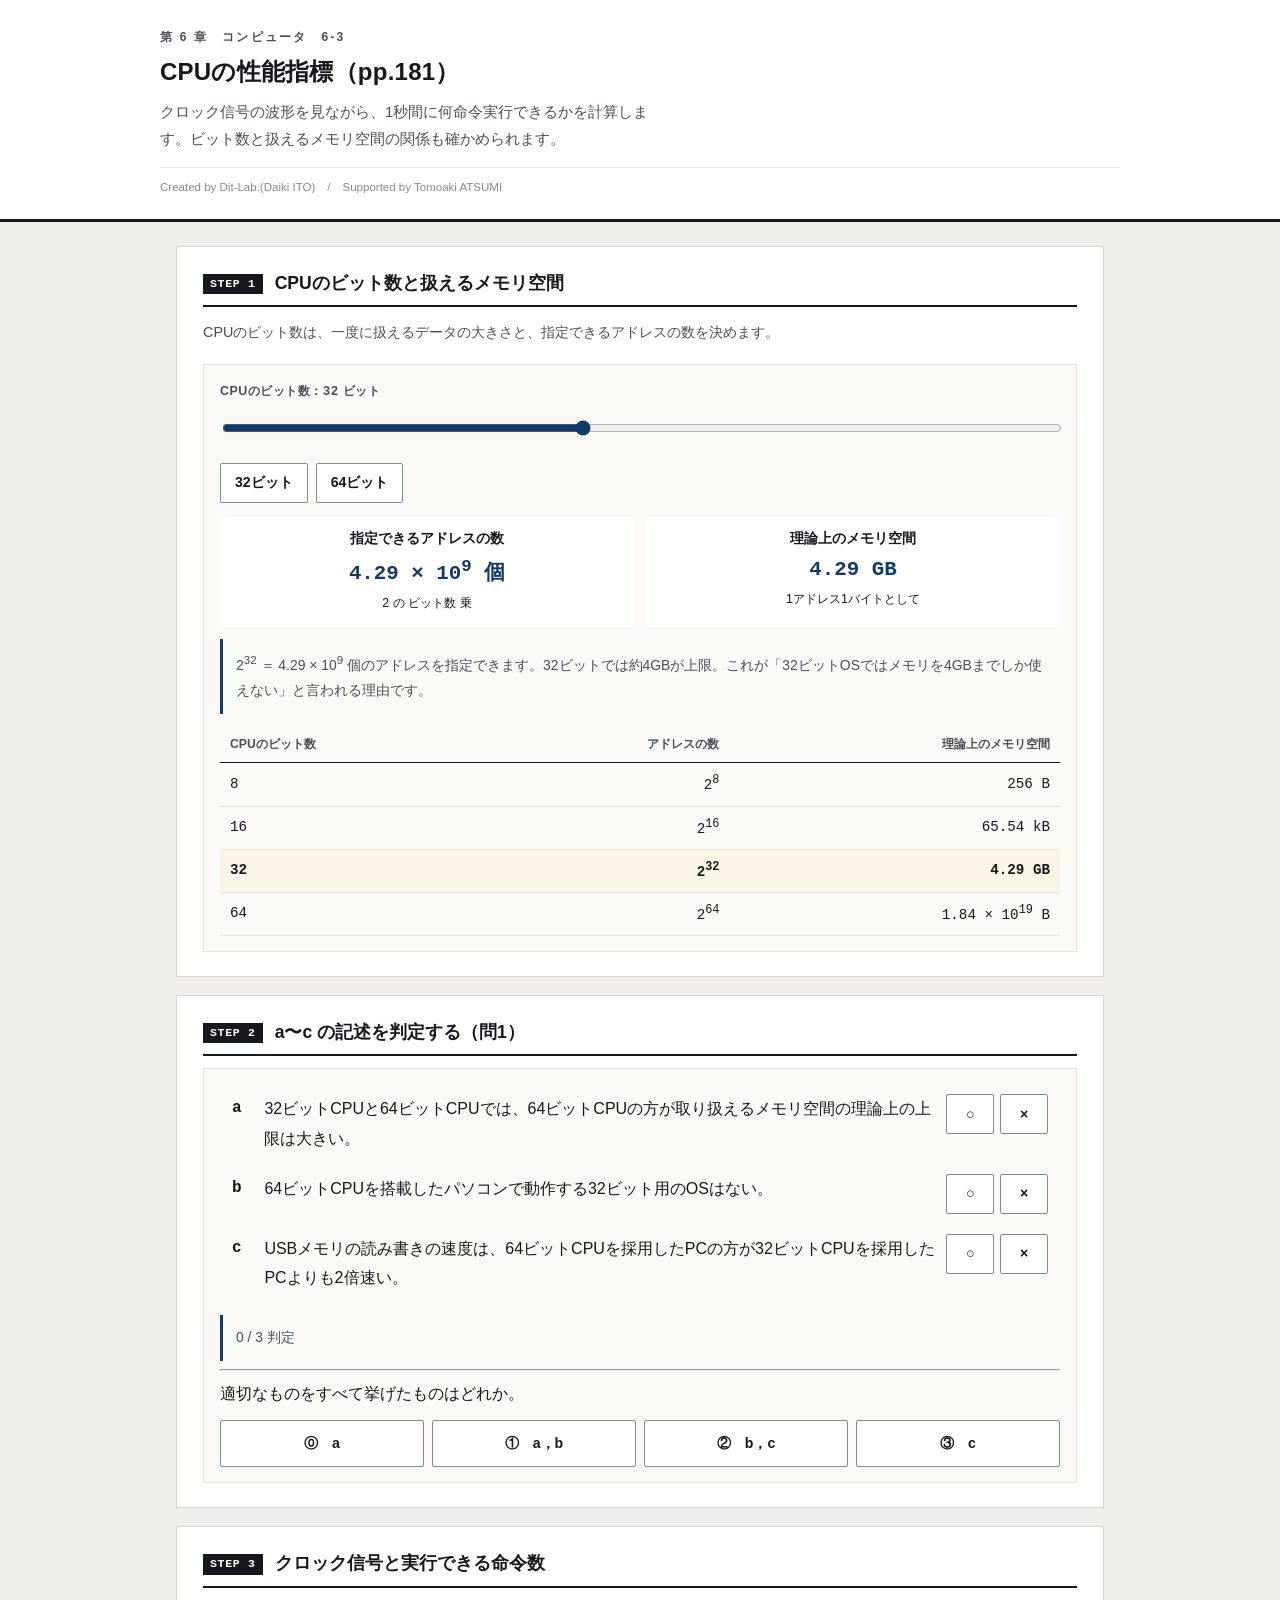
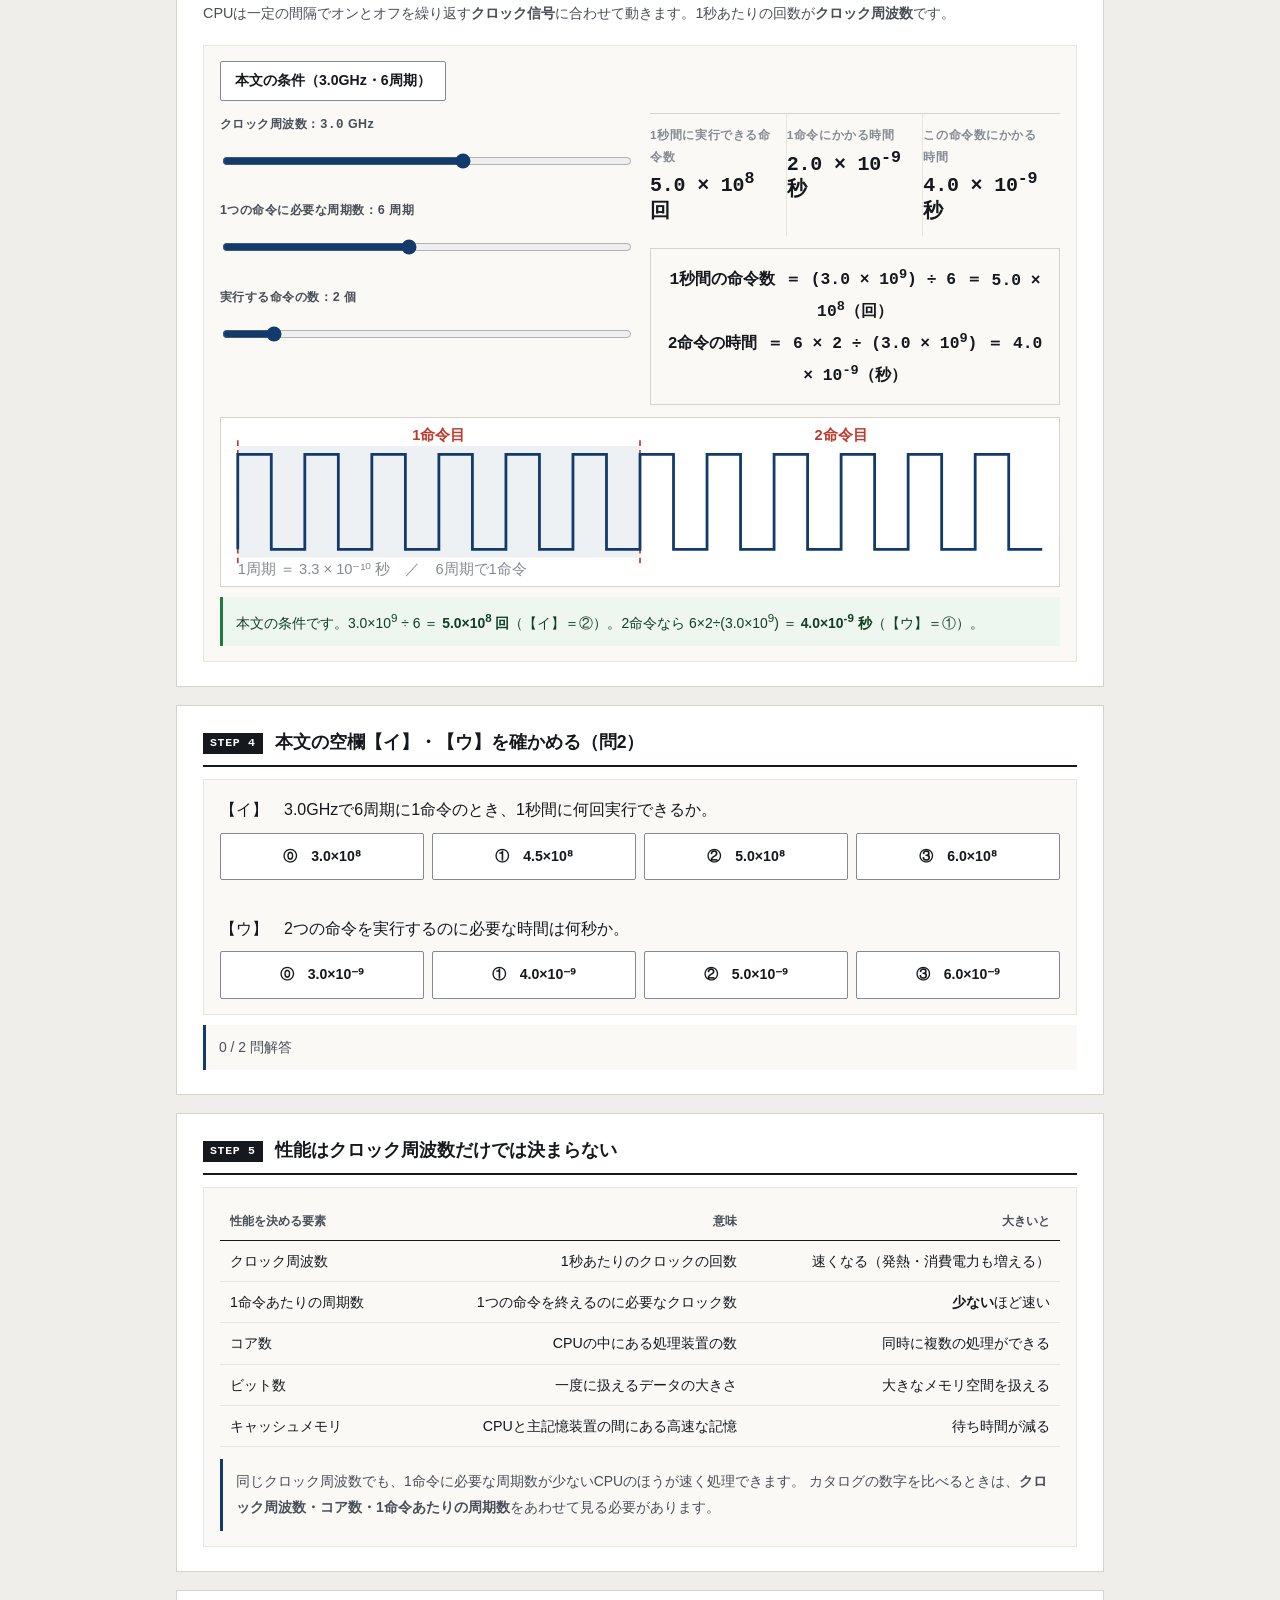
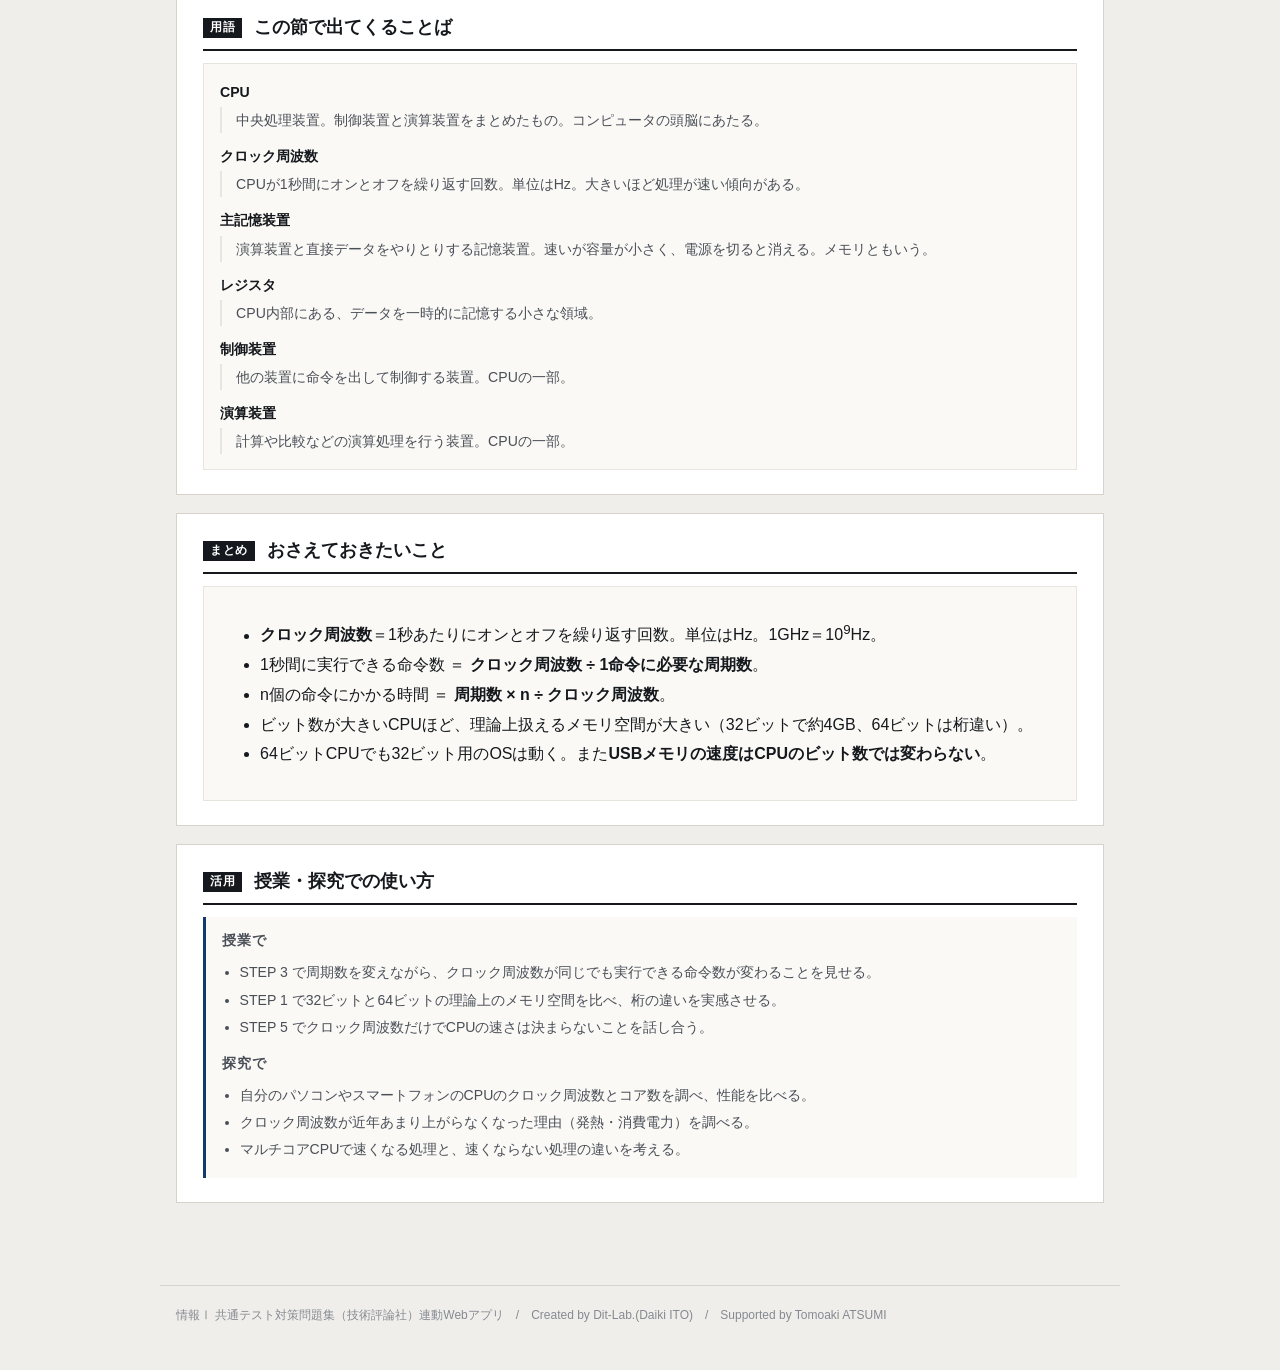
==== index.html @ cff88c00 "feat: Streamlit版を静的Webアプリ化。クロック波形の可視化・命令数と時間の計算・ビット数とメモリ空間の比較に対応" ====
<!DOCTYPE html>
<html lang="ja">
<head>
<meta charset="UTF-8">
<meta name="viewport" content="width=device-width, initial-scale=1.0">
<title>CPUの性能指標｜情報Ⅰ共通テスト対策問題集</title>
<meta name="description" content="クロック信号の波形を見ながら、1秒間に何命令実行できるかを計算します。ビット数と扱えるメモリ空間の関係も確かめられます。">
<link rel="icon" href="data:image/svg+xml,%3Csvg xmlns=%22http://www.w3.org/2000/svg%22 viewBox=%220 0 32 32%22%3E%3Crect width=%2232%22 height=%2232%22 fill=%22%2315181c%22/%3E%3Ctext x=%2216%22 y=%2222%22 font-size=%2218%22 font-family=%22monospace%22 fill=%22%23fff%22 text-anchor=%22middle%22%3E01%3C/text%3E%3C/svg%3E">
<link rel="stylesheet" href="css/style.css">
<link rel="stylesheet" href="css/app.css">
</head>
<body>

<header class="app-header">
  <div class="inner">
    <span class="eyebrow">第 6 章　コンピュータ　6-3</span>
    <h1>CPUの性能指標（pp.181）</h1>
    <p class="lead">クロック信号の波形を見ながら、1秒間に何命令実行できるかを計算します。ビット数と扱えるメモリ空間の関係も確かめられます。</p>
    <p class="credit">Created by Dit-Lab.(Daiki ITO)　/　Supported by Tomoaki ATSUMI</p>
  </div>
</header>

<main class="wrap">
  <section class="step" id="step1">
    <h2><span class="no">STEP 1</span>CPUのビット数と扱えるメモリ空間</h2>
    <p class="desc">CPUのビット数は、一度に扱えるデータの大きさと、指定できるアドレスの数を決めます。</p>
    <div class="panel">
      <label class="fld" for="bits">CPUのビット数：<span class="mono" id="bitsV">32</span> ビット</label>
      <input type="range" id="bits" min="8" max="64" step="4" value="32">
      <div class="btn-row" style="margin-top:8px">
        <button class="btn" data-b="32">32ビット</button>
        <button class="btn" data-b="64">64ビット</button>
      </div>
      <div class="bitcmp" style="margin-top:14px">
        <div class="c"><h4>指定できるアドレスの数</h4><div class="v" id="addrN">—</div><div class="s">2 の ビット数 乗</div></div>
        <div class="c"><h4>理論上のメモリ空間</h4><div class="v" id="memSize">—</div><div class="s">1アドレス1バイトとして</div></div>
      </div>
      <div class="note" id="bitNote" style="margin-top:12px"></div>
      <div class="tbl-scroll" style="margin-top:12px"><table class="tbl" id="bitTable"></table></div>
    </div>
  </section>

  <section class="step" id="step2">
    <h2><span class="no">STEP 2</span>a〜c の記述を判定する（問1）</h2>
    <div class="panel">
      <div class="abcde" id="jBox"></div>
      <div class="note" id="jNote" style="margin-top:12px"></div>
      <hr class="sep">
      <p class="qhead">適切なものをすべて挙げたものはどれか。</p>
      <div id="q1Choices" class="choice4"></div>
      <div class="note" id="q1Fb" hidden style="margin-top:10px"></div>
    </div>
  </section>

  <section class="step" id="step3">
    <h2><span class="no">STEP 3</span>クロック信号と実行できる命令数</h2>
    <p class="desc">CPUは一定の間隔でオンとオフを繰り返す<strong>クロック信号</strong>に合わせて動きます。1秒あたりの回数が<strong>クロック周波数</strong>です。</p>
    <div class="panel">
      <div class="btn-row" style="flex-wrap:wrap">
        <button class="btn" id="preBook">本文の条件（3.0GHz・6周期）</button>
      </div>
      <div class="grid c2" style="margin-top:12px">
        <div>
          <label class="fld" for="ghz">クロック周波数：<span class="mono" id="ghzV">3.0</span> GHz</label>
          <input type="range" id="ghz" min="1" max="50" step="1" value="30">
          <label class="fld" for="cyc" style="margin-top:12px">1つの命令に必要な周期数：<span class="mono" id="cycV">6</span> 周期</label>
          <input type="range" id="cyc" min="1" max="12" step="1" value="6">
          <label class="fld" for="ninst" style="margin-top:12px">実行する命令の数：<span class="mono" id="ninstV">2</span> 個</label>
          <input type="range" id="ninst" min="1" max="10" step="1" value="2">
        </div>
        <div>
          <div class="metrics">
            <div class="metric"><div class="k">1秒間に実行できる命令数</div><div class="v" id="mIPS" style="font-size:1.25rem">—</div></div>
            <div class="metric"><div class="k">1命令にかかる時間</div><div class="v" id="mT1" style="font-size:1.25rem">—</div></div>
            <div class="metric"><div class="k">この命令数にかかる時間</div><div class="v" id="mTn" style="font-size:1.25rem">—</div></div>
          </div>
          <div class="eqbox" id="cEq" style="margin-top:12px">—</div>
        </div>
      </div>
      <div id="clockBox" style="margin-top:12px"></div>
      <div class="note" id="clockNote" style="margin-top:10px"></div>
    </div>
  </section>

  <section class="step" id="step4">
    <h2><span class="no">STEP 4</span>本文の空欄【イ】・【ウ】を確かめる（問2）</h2>
    <div class="panel" id="blankBox"></div>
    <div class="note" id="blankNote" style="margin-top:10px"></div>
  </section>

  <section class="step" id="step5">
    <h2><span class="no">STEP 5</span>性能はクロック周波数だけでは決まらない</h2>
    <div class="panel">
      <div class="tbl-scroll"><table class="tbl" id="factTable"></table></div>
      <div class="note info" style="margin-top:12px">
        同じクロック周波数でも、1命令に必要な周期数が少ないCPUのほうが速く処理できます。
        カタログの数字を比べるときは、<strong>クロック周波数・コア数・1命令あたりの周期数</strong>をあわせて見る必要があります。
      </div>
    </div>
  </section>

  <section class="step" id="glossary">
    <h2><span class="no">用語</span>この節で出てくることば</h2>
    <div class="panel"><div id="glossBox"></div></div>
  </section>

  <section class="step" id="wrap">
    <h2><span class="no">まとめ</span>おさえておきたいこと</h2>
    <div class="panel">
      <ul class="bullets">
        <li><strong>クロック周波数</strong>＝1秒あたりにオンとオフを繰り返す回数。単位はHz。1GHz＝10<sup>9</sup>Hz。</li>
        <li>1秒間に実行できる命令数 ＝ <strong>クロック周波数 ÷ 1命令に必要な周期数</strong>。</li>
        <li>n個の命令にかかる時間 ＝ <strong>周期数 × n ÷ クロック周波数</strong>。</li>
        <li>ビット数が大きいCPUほど、理論上扱えるメモリ空間が大きい（32ビットで約4GB、64ビットは桁違い）。</li>
        <li>64ビットCPUでも32ビット用のOSは動く。また<strong>USBメモリの速度はCPUのビット数では変わらない</strong>。</li>
      </ul>
    </div>
  </section>

  <section class="step">
    <h2><span class="no">活用</span>授業・探究での使い方</h2>
    <div class="use-note">
      <h3>授業で</h3>
      <ul>
        <li>STEP 3 で周期数を変えながら、クロック周波数が同じでも実行できる命令数が変わることを見せる。</li>
        <li>STEP 1 で32ビットと64ビットの理論上のメモリ空間を比べ、桁の違いを実感させる。</li>
        <li>STEP 5 でクロック周波数だけでCPUの速さは決まらないことを話し合う。</li>
      </ul>
      <h3 style="margin-top:12px">探究で</h3>
      <ul>
        <li>自分のパソコンやスマートフォンのCPUのクロック周波数とコア数を調べ、性能を比べる。</li>
        <li>クロック周波数が近年あまり上がらなくなった理由（発熱・消費電力）を調べる。</li>
        <li>マルチコアCPUで速くなる処理と、速くならない処理の違いを考える。</li>
      </ul>
    </div>
  </section>

</main>

<footer class="app-footer">
  情報Ⅰ 共通テスト対策問題集（技術評論社）連動Webアプリ　/　Created by Dit-Lab.(Daiki ITO)　/　Supported by Tomoaki ATSUMI
</footer>

<script src="js/tools.js"></script>
<script src="js/chart.js"></script>
<script src="js/terms.js"></script>
<script src="js/app.js"></script>
</body>
</html>
---- css/style.css ----
/* =========================================================
   情報Ⅰ 共通テスト対策問題集 — Web アプリ共通スタイル
   紙面（参考書）に寄せた設計。装飾色は使わず、色は意味を持つときだけ。
   ========================================================= */

:root{
  --paper:#ffffff;
  --paper-2:#faf9f6;      /* うすい紙 */
  --bg:#f0eeea;           /* 台紙 */
  --ink:#15181c;
  --ink-2:#4a4f57;
  --ink-3:#858a92;
  --rule:#d7d3cb;         /* 罫線 */
  --rule-2:#e8e5df;
  --accent:#123a6b;       /* 濃紺。主要操作と現在地だけに使う */
  --accent-w:#e9eef6;
  --zero:#c0392b;         /* 左＝0 */
  --one:#1d4ed8;          /* 右＝1 */
  --ok:#1f7a3d;   --ok-bg:#eef6f0;
  --ng:#b3261e;   --ng-bg:#fbefee;
  --warn:#8a5a00; --warn-bg:#fbf5e8;
  --font:"Hiragino Kaku Gothic ProN","Hiragino Sans","Yu Gothic Medium","Yu Gothic",
         "Noto Sans JP",Meiryo,-apple-system,BlinkMacSystemFont,sans-serif;
  --mono:"SFMono-Regular",Menlo,Consolas,"Courier New",monospace;
}

*{box-sizing:border-box}
[hidden]{display:none !important}
html{-webkit-text-size-adjust:100%}
body{
  margin:0; background:var(--bg); color:var(--ink);
  font-family:var(--font); font-size:16px; line-height:1.85;
  font-feature-settings:"palt" 1;
}
h1,h2,h3,h4{line-height:1.45; margin:0; font-weight:700}
p{margin:0 0 .75em} p:last-child{margin-bottom:0}
a{color:var(--accent)}

/* ---------- 標題 ---------- */
.app-header{background:var(--paper); border-bottom:3px solid var(--ink); padding:26px 20px 20px}
.app-header .inner{max-width:960px; margin:0 auto}
.app-header .eyebrow{
  font-size:.75rem; font-weight:700; color:var(--ink-2); letter-spacing:.18em;
  display:block; margin-bottom:7px;
}
.app-header h1{font-size:1.5rem; letter-spacing:.01em}
.app-header .lead{font-size:.92rem; color:var(--ink-2); margin-top:9px; max-width:60ch}
.app-header .credit{
  font-size:.72rem; color:var(--ink-3); margin-top:14px;
  padding-top:9px; border-top:1px solid var(--rule-2);
}

/* ---------- 版面 ---------- */
.wrap{max-width:960px; margin:0 auto; padding:24px 16px 64px}
.step{background:var(--paper); border:1px solid var(--rule); padding:24px 26px; margin-bottom:18px}
.step > h2{
  display:flex; align-items:baseline; gap:12px; font-size:1.1rem;
  padding-bottom:9px; border-bottom:2px solid var(--ink); margin-bottom:12px;
}
.step > h2 .no{
  flex:none; font-family:var(--mono); font-size:.72rem; font-weight:700;
  background:var(--ink); color:var(--paper); padding:2px 7px; letter-spacing:.06em;
  position:relative; top:-2px;
}
.step > .desc{color:var(--ink-2); font-size:.9rem; margin-bottom:18px}
.step[hidden]{display:none}

.grid{display:grid; gap:20px}
.grid > *{min-width:0}          /* 子の中身で列が広がるのを防ぐ */
@media(min-width:800px){ .grid.c2{grid-template-columns:1fr 1fr} }

.panel{border:1px solid var(--rule-2); background:var(--paper-2); padding:15px 16px; min-width:0}
.panel > h3{
  font-size:.8rem; font-weight:700; color:var(--ink-2); letter-spacing:.08em;
  margin-bottom:12px; padding-bottom:6px; border-bottom:1px solid var(--rule);
}

/* ---------- 部品 ---------- */
.btn{
  appearance:none; border:1px solid var(--ink-3); background:var(--paper); color:var(--ink);
  font-family:inherit; font-size:.88rem; font-weight:700; padding:8px 14px;
  border-radius:2px; cursor:pointer; min-height:40px; line-height:1.4;
  transition:background .12s, border-color .12s, color .12s;
}
.btn:hover:not(:disabled){background:var(--accent-w); border-color:var(--accent); color:var(--accent)}
.btn:disabled{opacity:.35; cursor:not-allowed}
.btn.primary{background:var(--accent); color:var(--paper); border-color:var(--accent)}
.btn.primary:hover:not(:disabled){background:#0d2c53; color:var(--paper)}
.btn.ghost{border-color:var(--rule); color:var(--ink-2)}
.btn.sm{font-size:.8rem; padding:5px 10px; min-height:34px}
.btn-row{display:flex; flex-wrap:wrap; gap:8px; align-items:center}

/* タブ（見出し下線式） */
.seg{display:flex; gap:0; border-bottom:1px solid var(--rule)}
.seg button{
  appearance:none; border:0; background:transparent; font-family:inherit; font-size:.88rem;
  font-weight:700; color:var(--ink-3); padding:9px 4px; margin-right:26px; cursor:pointer;
  border-bottom:3px solid transparent; margin-bottom:-1px; min-height:40px;
}
.seg button:hover{color:var(--ink-2)}
.seg button[aria-pressed="true"]{color:var(--ink); border-bottom-color:var(--accent)}

label.fld{display:block; font-size:.78rem; font-weight:700; color:var(--ink-2); margin-bottom:5px; letter-spacing:.04em}
input[type=text], textarea, input[type=number]{
  width:100%; font-family:inherit; font-size:1rem; color:var(--ink);
  border:1px solid var(--ink-3); border-radius:2px; padding:9px 11px;
  background:var(--paper); min-height:42px;
}
input:focus, textarea:focus{outline:2px solid var(--accent); outline-offset:-1px; border-color:var(--accent)}
.btn:focus-visible, .seg button:focus-visible, .node-card:focus-visible{outline:2px solid var(--accent); outline-offset:2px}
textarea{resize:vertical; line-height:1.7}
.mono{font-family:var(--mono)}

table.tbl{width:100%; border-collapse:collapse; font-size:.89rem}
table.tbl th, table.tbl td{border-bottom:1px solid var(--rule-2); padding:7px 10px; text-align:right}
table.tbl th:first-child, table.tbl td:first-child{text-align:left}
table.tbl thead th{border-bottom:1.5px solid var(--ink); font-size:.76rem; color:var(--ink-2); font-weight:700; white-space:nowrap}
.tbl-scroll{overflow-x:auto; -webkit-overflow-scrolling:touch; max-width:100%}

.note{padding:10px 13px; font-size:.87rem; border-left:3px solid var(--ink-3); background:var(--paper-2)}
.note.ok{background:var(--ok-bg); border-left-color:var(--ok); color:#123f22}
.note.ng{background:var(--ng-bg); border-left-color:var(--ng); color:#6d1a15}
.note.info{background:var(--paper-2); border-left-color:var(--accent); color:var(--ink-2)}
.note.warn{background:var(--warn-bg); border-left-color:var(--warn); color:#5c3d00}
.note[hidden]{display:none}

.badge{
  display:inline-block; font-size:.72rem; font-weight:700; padding:1px 7px;
  border:1px solid var(--rule); color:var(--ink-2); background:var(--paper); letter-spacing:.04em;
}

/* 数値は罫線で仕切るだけ。カードにしない */
.metrics{display:flex; flex-wrap:wrap; gap:0; border-top:1px solid var(--rule)}
.metric{flex:1 1 130px; padding:11px 14px 11px 0; border-right:1px solid var(--rule-2)}
.metric:last-child{border-right:0}
.metric .k{font-size:.74rem; color:var(--ink-3); font-weight:700; letter-spacing:.05em}
.metric .v{font-size:1.6rem; font-weight:700; line-height:1.3; font-family:var(--mono); letter-spacing:-.01em}
.metric .s{font-size:.76rem; color:var(--ink-2)}

.bit0{color:var(--zero); font-weight:700}
.bit1{color:var(--one); font-weight:700}

.app-footer{
  max-width:960px; margin:0 auto; padding:18px 16px 44px; color:var(--ink-3);
  font-size:.75rem; border-top:1px solid var(--rule);
}
.sr-only{position:absolute;width:1px;height:1px;overflow:hidden;clip:rect(0 0 0 0);white-space:nowrap}

@media(max-width:640px){
  body{font-size:15px}
  .app-header{padding:20px 16px 16px}
  .app-header h1{font-size:1.16rem}
  .wrap{padding:16px 12px 52px}
  .step{padding:18px 15px}
  .seg button{margin-right:18px; font-size:.84rem}
  .metric{flex-basis:50%; border-right:0}
}
@media (prefers-reduced-motion:reduce){ *{animation:none!important; transition:none!important} }

/* ---------- 自分のデータ・共有・印刷 ---------- */
.toolbar{display:flex; flex-wrap:wrap; gap:8px; align-items:center; margin-top:12px;
  padding-top:12px; border-top:1px solid var(--rule-2)}
.toolbar .hint{font-size:.78rem; color:var(--ink-3)}
.paste-area{width:100%; min-height:110px; font-family:var(--mono); font-size:.86rem}
.use-note{background:var(--paper-2); border-left:3px solid var(--accent); padding:14px 16px; font-size:.88rem}
.use-note h3{font-size:.86rem; letter-spacing:.06em; margin-bottom:8px; color:var(--ink-2)}
.use-note ol, .use-note ul{margin:0; padding-left:1.25em; line-height:1.95; color:var(--ink-2)}

@media print{
  body{background:#fff}
  .app-header{border-bottom:2px solid #000}
  .step{border:1px solid #bbb; break-inside:avoid; page-break-inside:avoid; margin-bottom:12px}
  .btn, .seg, .toolbar, input[type=range]{display:none !important}
  .note{border-left-width:2px}
  a[href]:after{content:""}
}

/* ---------- 入力グリッド ---------- */
.dg-scroll{overflow:auto; -webkit-overflow-scrolling:touch; border:1px solid var(--rule); background:var(--paper); max-height:420px}
table.dg{border-collapse:collapse; font-family:var(--mono); font-size:.9rem; min-width:100%}
table.dg th, table.dg td{border:1px solid var(--rule-2); padding:0}
table.dg thead th{background:var(--paper-2); position:sticky; top:0; z-index:2}
table.dg .dg-n{background:var(--paper-2); color:var(--ink-3); font-size:.76rem; font-weight:400;
  text-align:center; min-width:34px; padding:0 4px; position:sticky; left:0; z-index:1}
table.dg .dg-corner{background:var(--paper-2); min-width:34px; position:sticky; left:0; z-index:3}
table.dg .dg-act{background:var(--paper-2); width:34px}
.dg-h, .dg-c{width:100%; min-width:96px; border:0; background:transparent; font-family:inherit;
  font-size:.9rem; padding:8px 9px; color:var(--ink); min-height:38px}
.dg-h{font-weight:700; font-family:var(--font); font-size:.82rem; color:var(--ink-2)}
.dg-c.num{text-align:right}
.dg-c:focus, .dg-h:focus{outline:2px solid var(--accent); outline-offset:-2px; background:var(--accent-w)}
.dg-del{border:0; background:transparent; color:var(--ink-3); cursor:pointer; width:32px; height:34px; font-size:1rem}
.dg-del:hover{color:var(--ng)}
.dg-tools{display:flex; flex-wrap:wrap; gap:8px; align-items:center; margin-top:10px}
.dg-hint{font-size:.76rem; color:var(--ink-3)}

/* ---------- ファイル読み込み ---------- */
.filebox{display:flex; flex-wrap:wrap; gap:10px; align-items:center; padding:12px;
  border:1px dashed var(--rule); background:var(--paper-2)}
.filebox input[type=file]{font-size:.85rem; font-family:inherit; max-width:100%}
.filebox .sel{max-width:220px}
.filelabel{display:inline-flex; align-items:center; gap:6px; font-size:.85rem; font-weight:700;
  border:1px solid var(--ink-3); background:var(--paper); padding:8px 14px; border-radius:2px; cursor:pointer; min-height:40px}
.filelabel:hover{border-color:var(--accent); color:var(--accent); background:var(--accent-w)}
.filelabel input{display:none}

/* ---------- 用語解説 ---------- */
.term{position:relative; border-bottom:1.5px dotted var(--accent); cursor:help; color:var(--accent); font-weight:700}
.term .term-pop{display:none; position:absolute; left:0; top:1.7em; z-index:50; width:min(300px,78vw);
  background:var(--paper); border:1px solid var(--ink-3); box-shadow:0 6px 20px rgba(0,0,0,.14);
  padding:10px 12px; font-size:.82rem; font-weight:400; color:var(--ink-2); line-height:1.75;
  border-left:3px solid var(--accent); cursor:auto; text-align:left}
.term .term-pop b{display:block; color:var(--ink); font-size:.86rem; margin-bottom:3px}
.term.open .term-pop{display:block}
dl.gloss{margin:0; font-size:.88rem}
dl.gloss dt{font-weight:700; color:var(--ink); margin-top:10px}
dl.gloss dt:first-child{margin-top:0}
dl.gloss dd{margin:2px 0 0; color:var(--ink-2); line-height:1.85; padding-left:1em; border-left:2px solid var(--rule-2)}
@media print{ .term{border-bottom:0; color:inherit} .term .term-pop{display:none !important} }

/* ---------- スマホ・タブレット ---------- */
@media (max-width:1024px){
  /* iOS で入力時に画面が勝手に拡大するのを防ぐ（16px 未満だとズームする） */
  input[type=text], input[type=number], textarea, select, .dg-c, .dg-h{ font-size:16px }
  .dg-c, .dg-h{ min-width:110px }
}
@media (max-width:820px){
  .grid.c2{grid-template-columns:1fr}
  .dg-scroll{max-height:340px}
  .filebox{flex-direction:column; align-items:stretch}
  .filebox .sel{max-width:100%}
  .term .term-pop{left:auto; right:0; width:min(280px,86vw)}
}
@media (max-width:480px){
  .step > h2{font-size:1rem; flex-wrap:wrap}
  .metrics{gap:0}
  .metric{flex-basis:50%; padding-right:10px}
  .metric .v{font-size:1.3rem}
  .btn{padding:8px 12px}
  .dg-tools{gap:6px}
  .dg-hint{width:100%}
}
/* タッチ操作でのスクロールを滑らかに */
.tbl-scroll, .dg-scroll, .tree-box{ -webkit-overflow-scrolling:touch; overscroll-behavior-x:contain }

/* 幅指定つきの入力欄がスマートフォンではみ出さないようにする */
input[type=text], input[type=number], input[type=search], textarea, select{ max-width:100% }
.btn-row > label{ min-width:0; max-width:100% }
.btn-row > label input, .btn-row > label select{ max-width:100% }
---- css/app.css ----
.qhead{display:flex; justify-content:space-between; align-items:center; margin-bottom:12px}
.card-q{border:1px solid var(--rule); background:var(--paper); padding:18px; margin-bottom:14px}
.q-scene{font-size:1rem; font-weight:700; line-height:1.9}
.choice4{display:grid; gap:8px; grid-template-columns:repeat(auto-fit,minmax(160px,1fr))}
.choice4 .btn{text-align:left; line-height:1.65; padding:11px 13px}
.choice4 .btn.correct{background:var(--ok-bg); border-color:var(--ok); color:var(--ok)}
.choice4 .btn.wrong{background:var(--ng-bg); border-color:var(--ng); color:var(--ng)}
.choice4.locked{pointer-events:none}
.sel{width:100%; font-family:inherit; font-size:.95rem; padding:9px 11px; min-height:42px;
  border:1px solid var(--ink-3); border-radius:2px; background:var(--paper); color:var(--ink)}
input[type=range]{width:100%; accent-color:var(--accent); height:34px}
.why{font-size:.85rem; color:var(--ink-2); line-height:1.85}
.eqbox{font-family:var(--mono); font-size:1.02rem; font-weight:700; text-align:center; padding:14px;
  border:1px solid var(--rule); background:var(--paper-2); line-height:1.8}
.blankin{border:1.5px solid var(--accent); background:#fff; padding:6px 8px; text-align:center;
  font-family:var(--mono); min-height:38px; font-size:.95rem; max-width:120px}
.blankin.ok{border-color:var(--ok); background:var(--ok-bg)}
.blankin.ng{border-color:var(--ng); background:var(--ng-bg)}
table.tbl td .blankin{width:100%; max-width:none}

/* --- 6-3 CPUの性能指標 --- */
#clockBox{border:1px solid var(--rule);background:var(--paper)}
#clockBox svg{display:block;width:100%}
svg .wave{stroke:#123a6b;stroke-width:2;fill:none}
svg .instband{fill:#123a6b;opacity:.07}
svg .instline{stroke:#c0392b;stroke-width:1.2;stroke-dasharray:4 3}
svg .lab{font-size:10.5px;fill:#858a92;font-family:inherit}
svg .lab.b{fill:#c0392b;font-weight:700}
.bitcmp{display:grid;grid-template-columns:repeat(auto-fit,minmax(180px,1fr));gap:12px}
.bitcmp .c{border:1px solid var(--line);border-radius:3px;padding:12px;text-align:center;background:#fff}
.bitcmp .c h4{margin:0 0 6px;font-size:.86rem;color:var(--muted)}
.bitcmp .c .v{font:700 1.3rem/1.4 var(--mono);color:var(--accent)}
.bitcmp .c .s{font-size:.78rem;color:var(--muted);margin-top:4px}
.abcde{border:1px solid var(--line);border-radius:3px;overflow:hidden}
.abcde > div{border-top:1px solid var(--line);padding:10px 12px}
.abcde > div:first-child{border-top:0}
.abcde .st{display:flex;gap:10px;align-items:flex-start;flex-wrap:wrap}
.abcde .st .k{font-weight:700;font-family:var(--mono);min-width:1.4em}
.abcde .st .t{flex:1;min-width:12em}
.abcde .jb{display:flex;gap:6px}
.abcde .jb .btn{min-width:3.4em;padding:6px 10px;text-align:center}
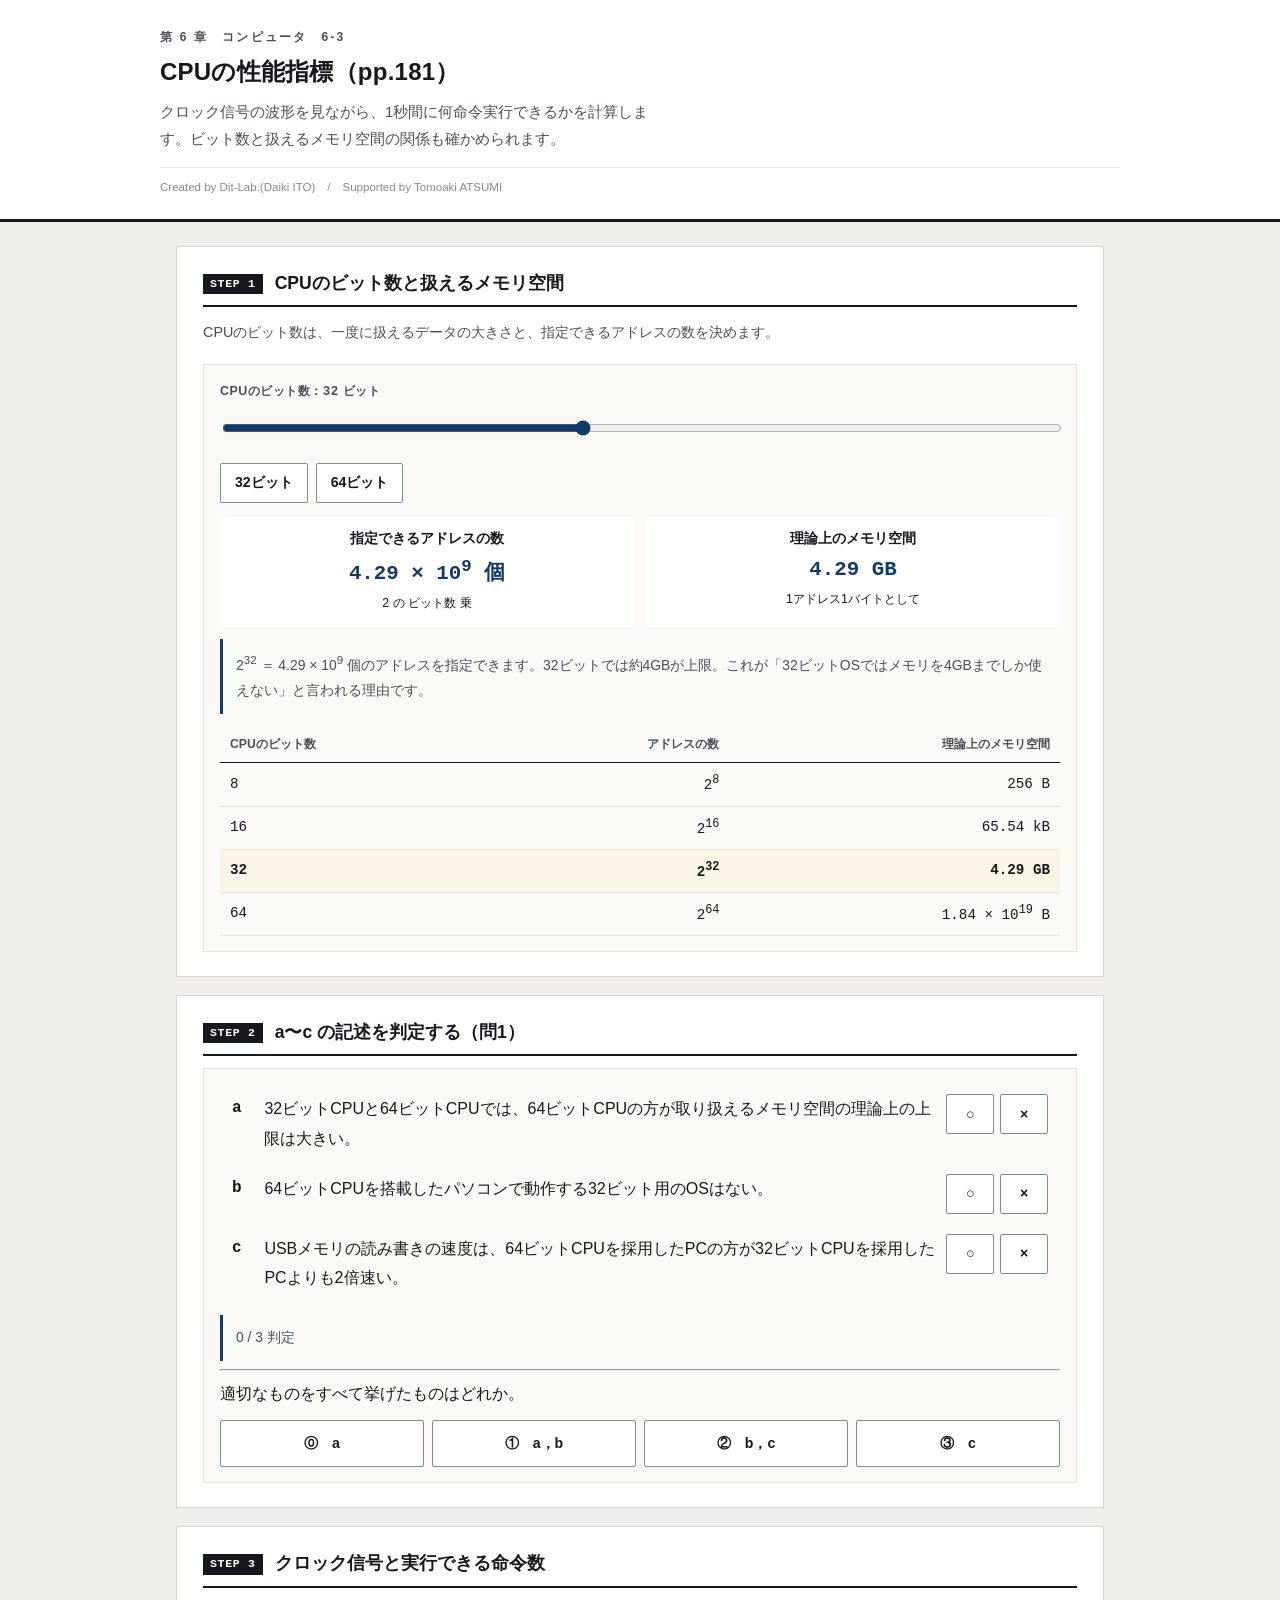
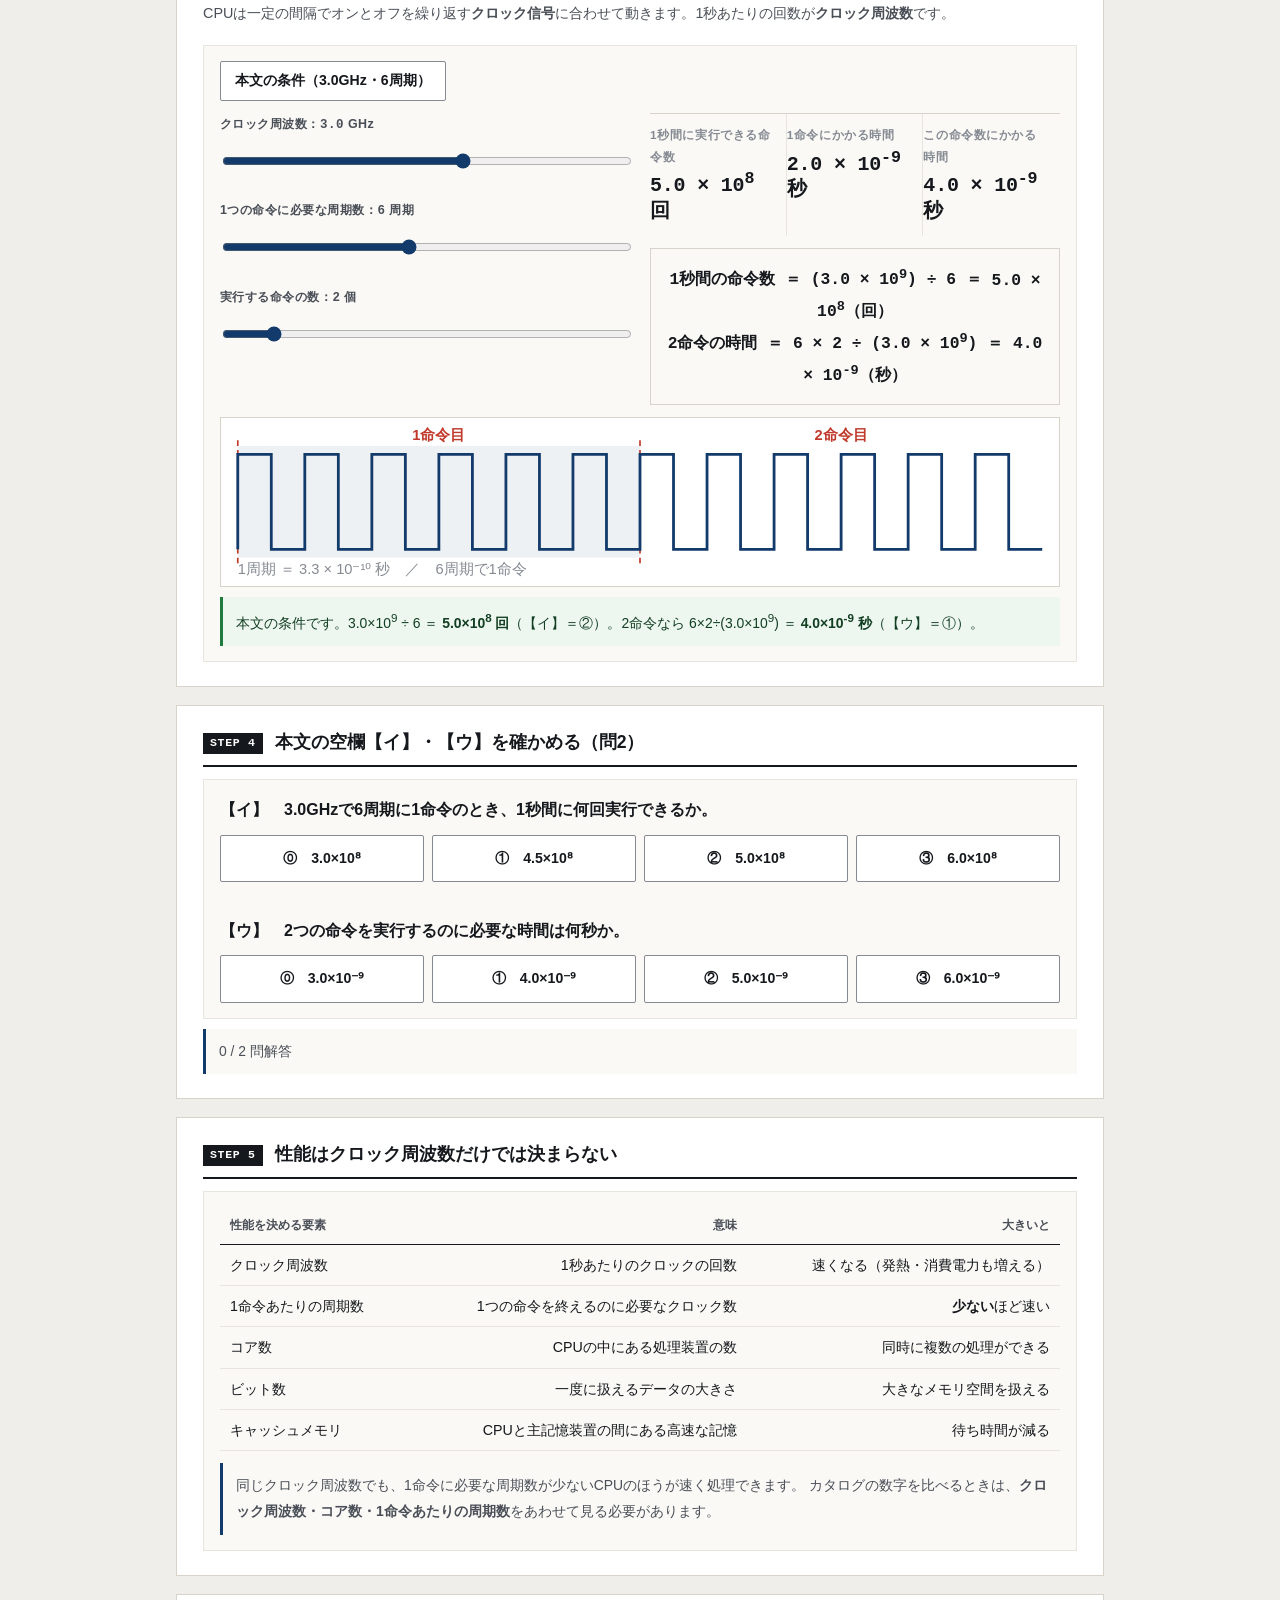
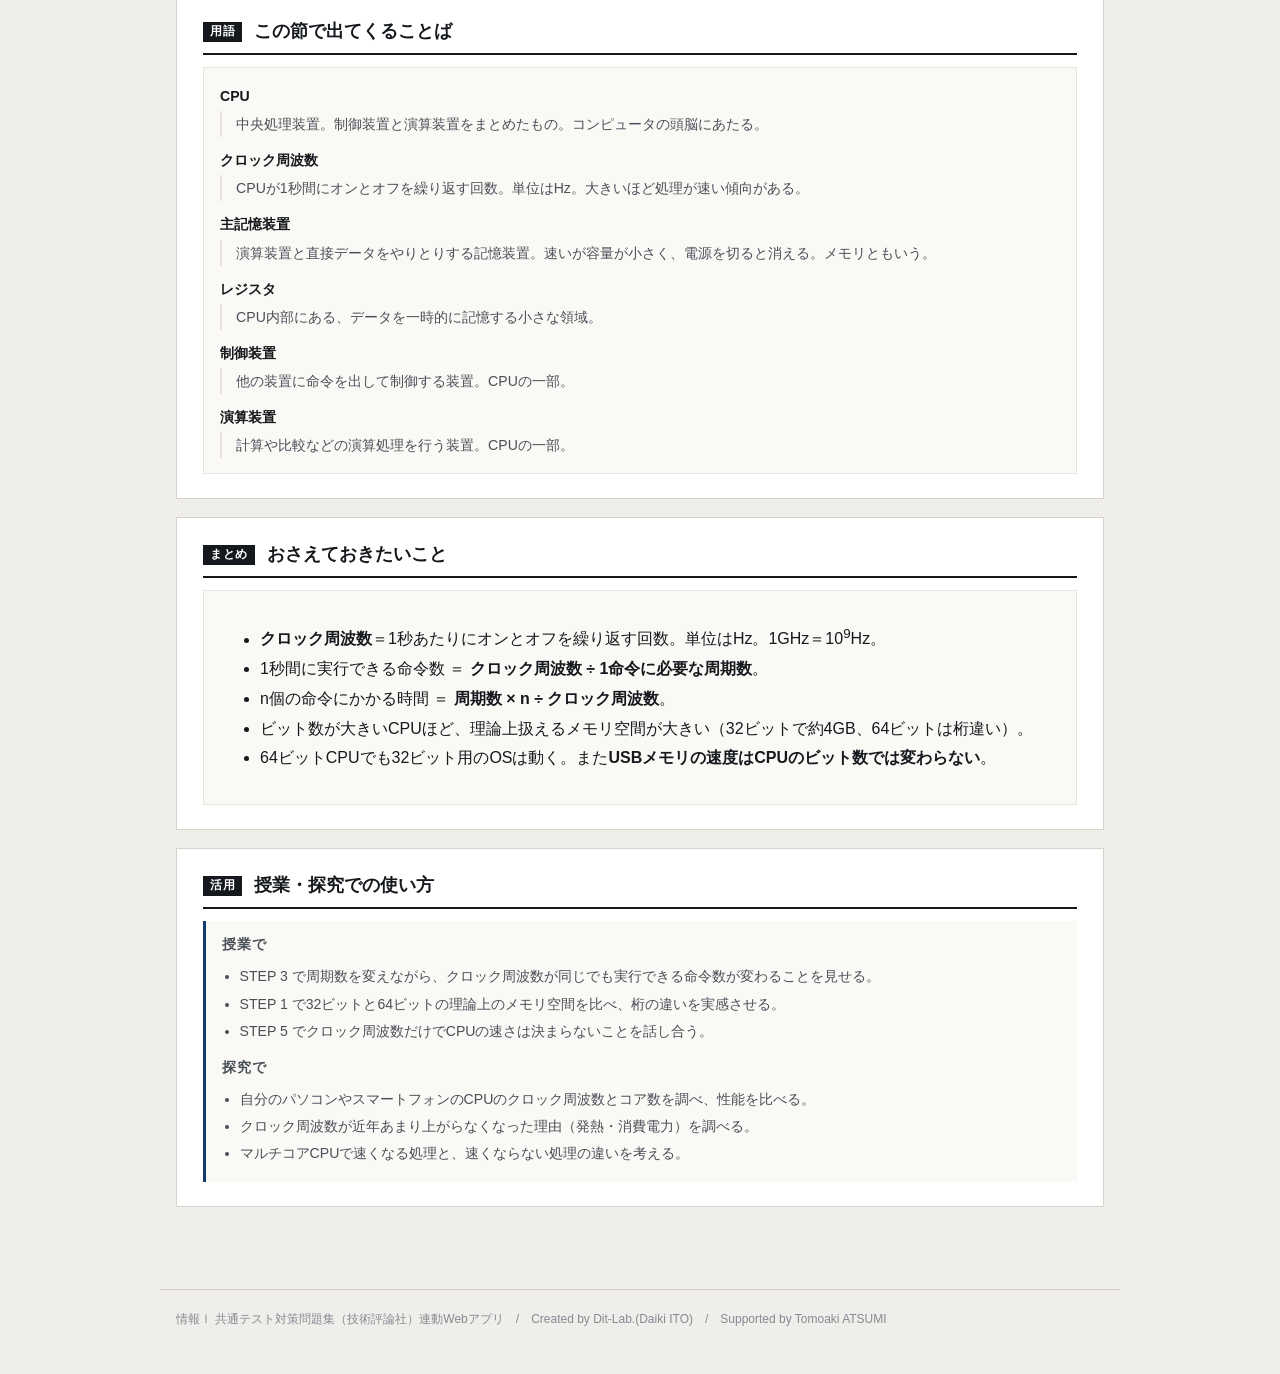
==== commit e88aa9f6: "fix: 設問見出しのレイアウト不具合を修正（.qhead→.pq）" ====
--- a/index.html
+++ b/index.html
@@ -6,8 +6,8 @@
 <title>CPUの性能指標｜情報Ⅰ共通テスト対策問題集</title>
 <meta name="description" content="クロック信号の波形を見ながら、1秒間に何命令実行できるかを計算します。ビット数と扱えるメモリ空間の関係も確かめられます。">
 <link rel="icon" href="data:image/svg+xml,%3Csvg xmlns=%22http://www.w3.org/2000/svg%22 viewBox=%220 0 32 32%22%3E%3Crect width=%2232%22 height=%2232%22 fill=%22%2315181c%22/%3E%3Ctext x=%2216%22 y=%2222%22 font-size=%2218%22 font-family=%22monospace%22 fill=%22%23fff%22 text-anchor=%22middle%22%3E01%3C/text%3E%3C/svg%3E">
-<link rel="stylesheet" href="css/style.css">
-<link rel="stylesheet" href="css/app.css">
+<link rel="stylesheet" href="css/style.css?v=ea93572e">
+<link rel="stylesheet" href="css/app.css?v=9ed3fa21">
 </head>
 <body>
 
@@ -141,9 +141,7 @@
   情報Ⅰ 共通テスト対策問題集（技術評論社）連動Webアプリ　/　Created by Dit-Lab.(Daiki ITO)　/　Supported by Tomoaki ATSUMI
 </footer>
 
-<script src="js/tools.js"></script>
-<script src="js/chart.js"></script>
-<script src="js/terms.js"></script>
-<script src="js/app.js"></script>
+<script src="js/terms.js?v=31ea8772"></script>
+<script src="js/app.js?v=237acd44"></script>
 </body>
 </html>
--- a/css/style.css
+++ b/css/style.css
@@ -68,6 +68,7 @@
 .grid{display:grid; gap:20px}
 .grid > *{min-width:0}          /* 子の中身で列が広がるのを防ぐ */
 @media(min-width:800px){ .grid.c2{grid-template-columns:1fr 1fr} }
+@media(min-width:800px){ .grid.c21{grid-template-columns:1.45fr 1fr} }
 
 .panel{border:1px solid var(--rule-2); background:var(--paper-2); padding:15px 16px; min-width:0}
 .panel > h3{
@@ -225,7 +226,7 @@
   .dg-c, .dg-h{ min-width:110px }
 }
 @media (max-width:820px){
-  .grid.c2{grid-template-columns:1fr}
+  .grid.c2,.grid.c21{grid-template-columns:1fr}
   .dg-scroll{max-height:340px}
   .filebox{flex-direction:column; align-items:stretch}
   .filebox .sel{max-width:100%}
@@ -247,3 +248,33 @@
 input[type=text], input[type=number], input[type=search], textarea, select{ max-width:100% }
 .btn-row > label{ min-width:0; max-width:100% }
 .btn-row > label input, .btn-row > label select{ max-width:100% }
+
+/* 共通：○×判定・並べかえ（quiz.js 用） */
+.abcde{border:1px solid var(--rule); border-radius:3px; overflow:hidden}
+.abcde > div{border-top:1px solid var(--rule); padding:10px 12px}
+.abcde > div:first-child{border-top:0}
+.abcde .st{display:flex; gap:10px; align-items:flex-start; flex-wrap:wrap}
+.abcde .st .k{font-weight:700; font-family:var(--mono); min-width:1.4em}
+.abcde .st .t{flex:1; min-width:12em}
+.abcde .jb{display:flex; gap:6px}
+.abcde .jb .btn{min-width:3.4em; padding:6px 10px; text-align:center}
+.prep{display:grid; grid-template-columns:repeat(auto-fit,minmax(150px,1fr)); gap:10px; margin-top:10px}
+.prep .slot{border:1px dashed var(--ink-3); border-radius:3px; padding:10px; min-height:92px; background:var(--paper)}
+.prep .slot.filled{border-style:solid}
+.prep .slot .tag{font:700 .74rem/1.4 var(--mono); color:var(--accent); display:block; margin-bottom:6px}
+.prep .slot .txt{font-size:.86rem; line-height:1.7}
+.cards{display:flex; flex-wrap:wrap; gap:8px; margin-top:10px}
+.cards .c{border:1px solid var(--ink-3); border-radius:3px; padding:9px 12px; background:var(--paper);
+  cursor:pointer; font-size:.88rem; max-width:100%; text-align:left; font-family:inherit; color:var(--ink)}
+.cards .c:hover{background:var(--warn-bg)}
+.cards .c.used{opacity:.35; pointer-events:none}
+
+/* --- 予想してから実行 --- */
+.pmark{display:inline-block; background:var(--accent); color:#fff; font-size:.7rem; font-weight:700;
+  letter-spacing:.08em; padding:2px 7px; border-radius:2px; margin-right:8px; vertical-align:2px}
+input.pin{font-size:1.05rem; padding:7px 10px; border:1px solid var(--rule); border-radius:3px;
+  width:9em; max-width:100%; background:#fff}
+.btn-row .unit{color:var(--muted); font-size:.9rem}
+.choice4 .btn.on{border-color:var(--accent); box-shadow:inset 0 0 0 1px var(--accent); font-weight:700}
+/* 設問文の見出し（flex ではなく通常の段落。.qhead は左右振り分け用なので用途が別） */
+.pq{margin:0 0 10px; font-weight:700; line-height:1.85}
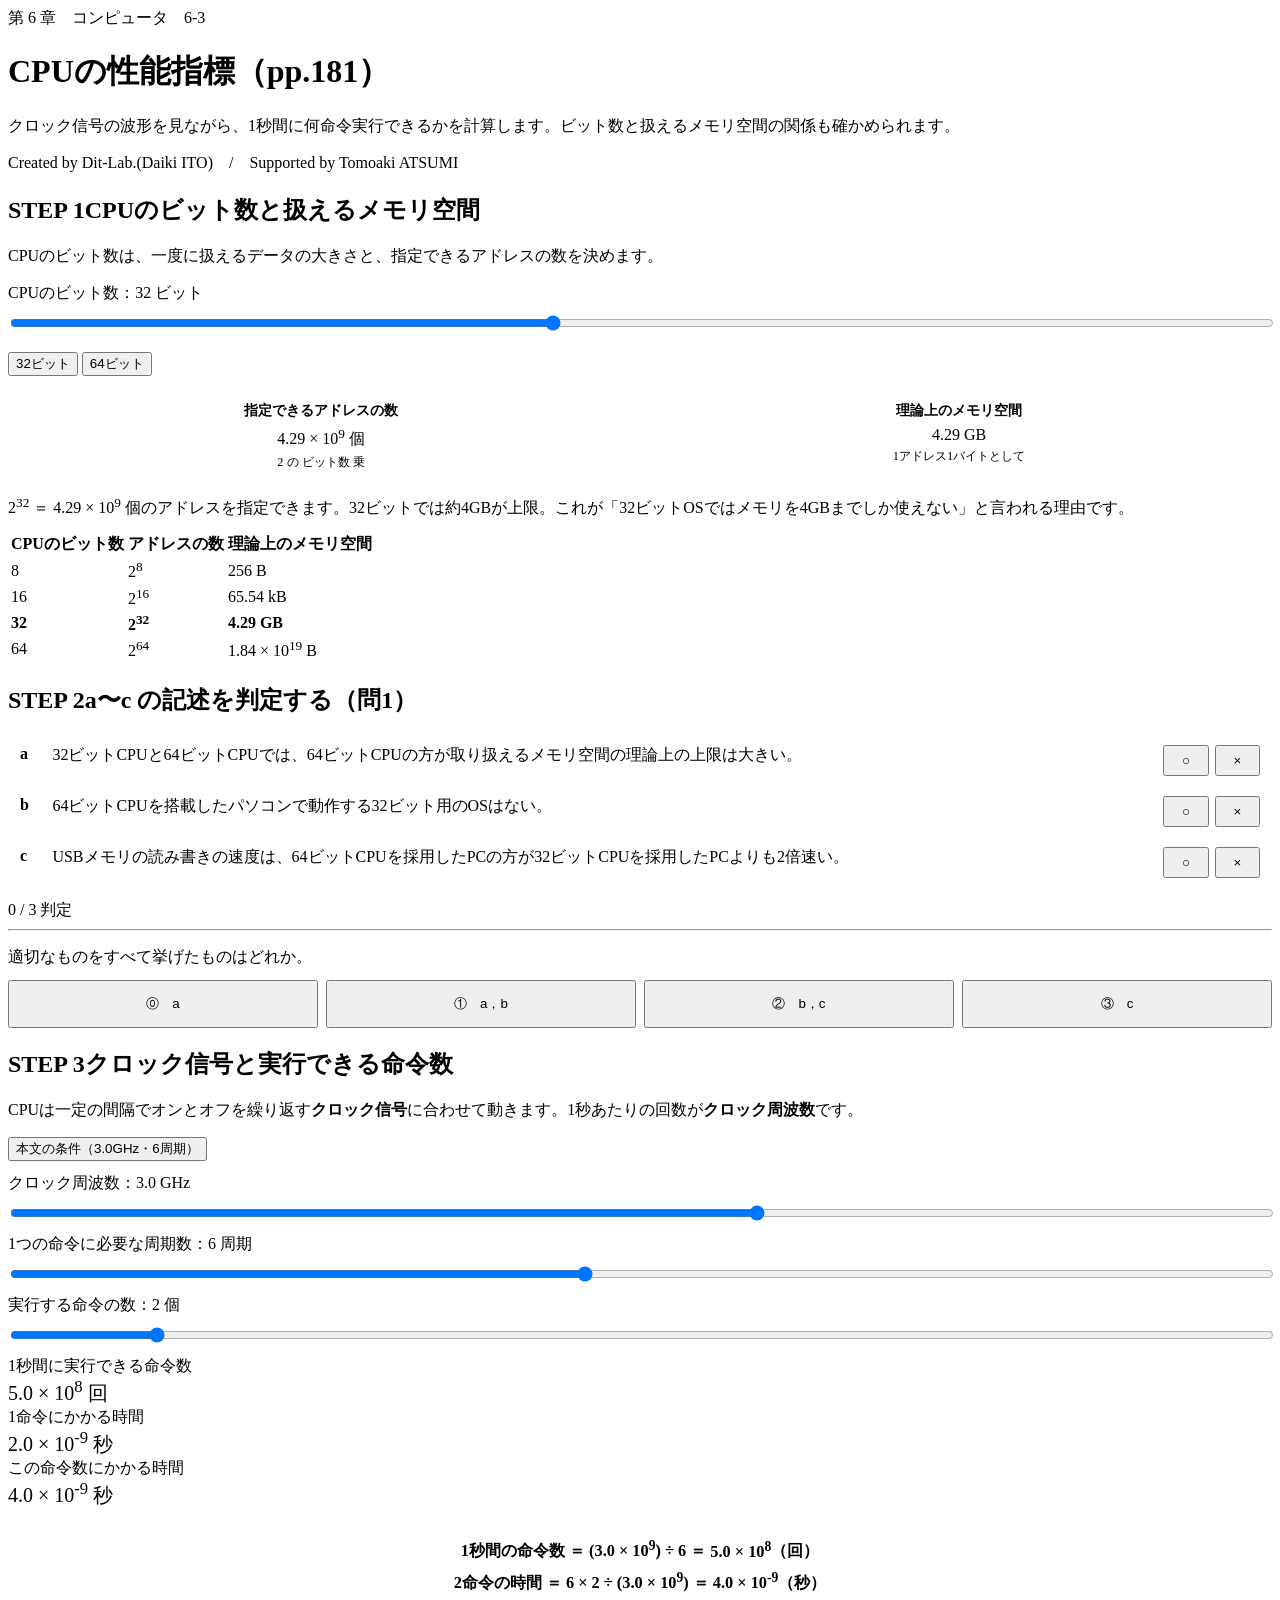
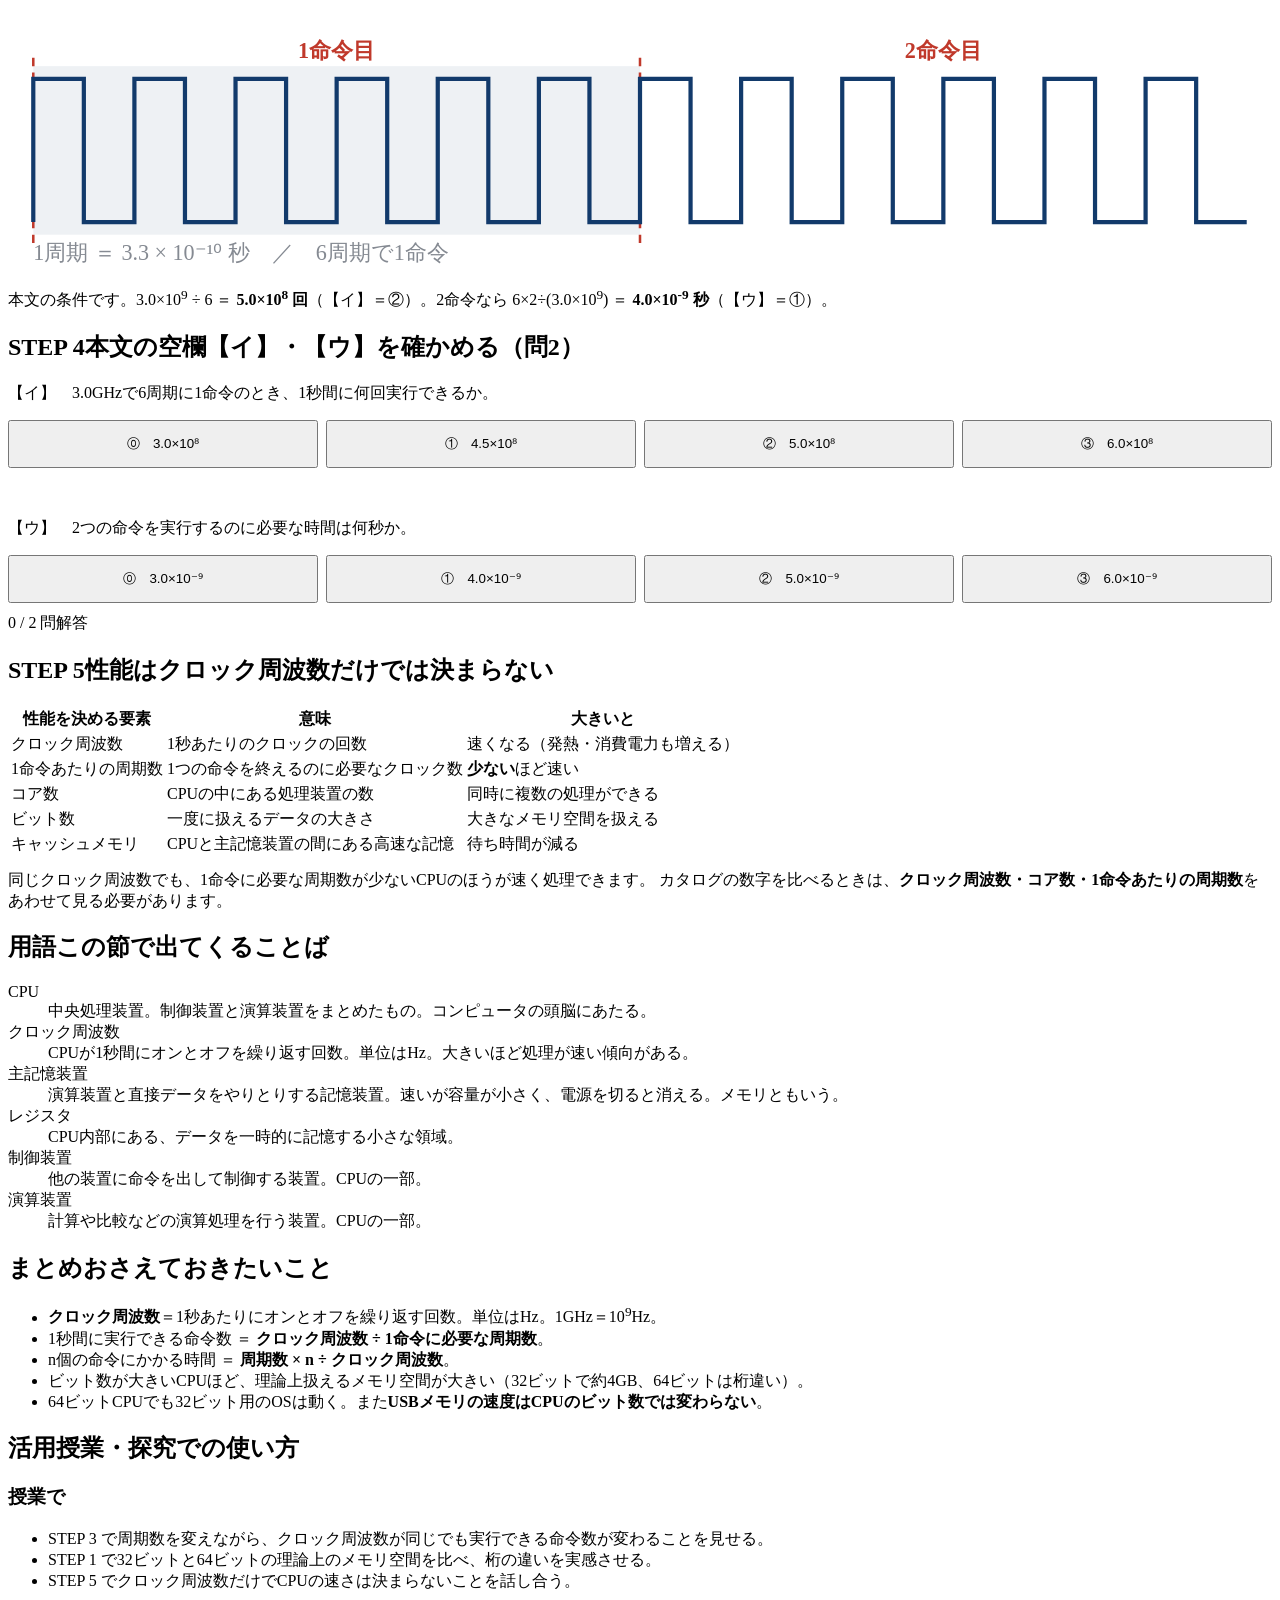
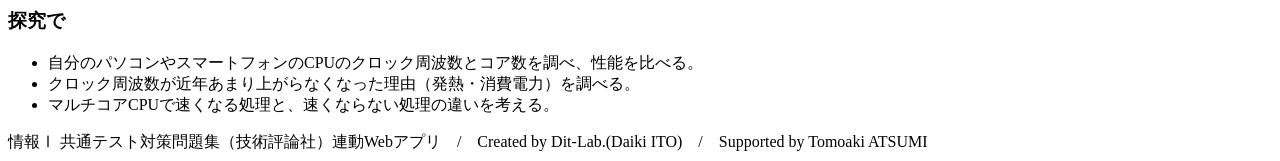
==== commit 16ad05e9: "fix: 解説文が折り返さず画面からはみ出す場合がある不具合を修正" ====
--- a/index.html
+++ b/index.html
@@ -6,7 +6,7 @@
 <title>CPUの性能指標｜情報Ⅰ共通テスト対策問題集</title>
 <meta name="description" content="クロック信号の波形を見ながら、1秒間に何命令実行できるかを計算します。ビット数と扱えるメモリ空間の関係も確かめられます。">
 <link rel="icon" href="data:image/svg+xml,%3Csvg xmlns=%22http://www.w3.org/2000/svg%22 viewBox=%220 0 32 32%22%3E%3Crect width=%2232%22 height=%2232%22 fill=%22%2315181c%22/%3E%3Ctext x=%2216%22 y=%2222%22 font-size=%2218%22 font-family=%22monospace%22 fill=%22%23fff%22 text-anchor=%22middle%22%3E01%3C/text%3E%3C/svg%3E">
-<link rel="stylesheet" href="css/style.css?v=ea93572e">
+<link rel="stylesheet" href="css/style.css?v=1b60c856">
 <link rel="stylesheet" href="css/app.css?v=9ed3fa21">
 </head>
 <body>
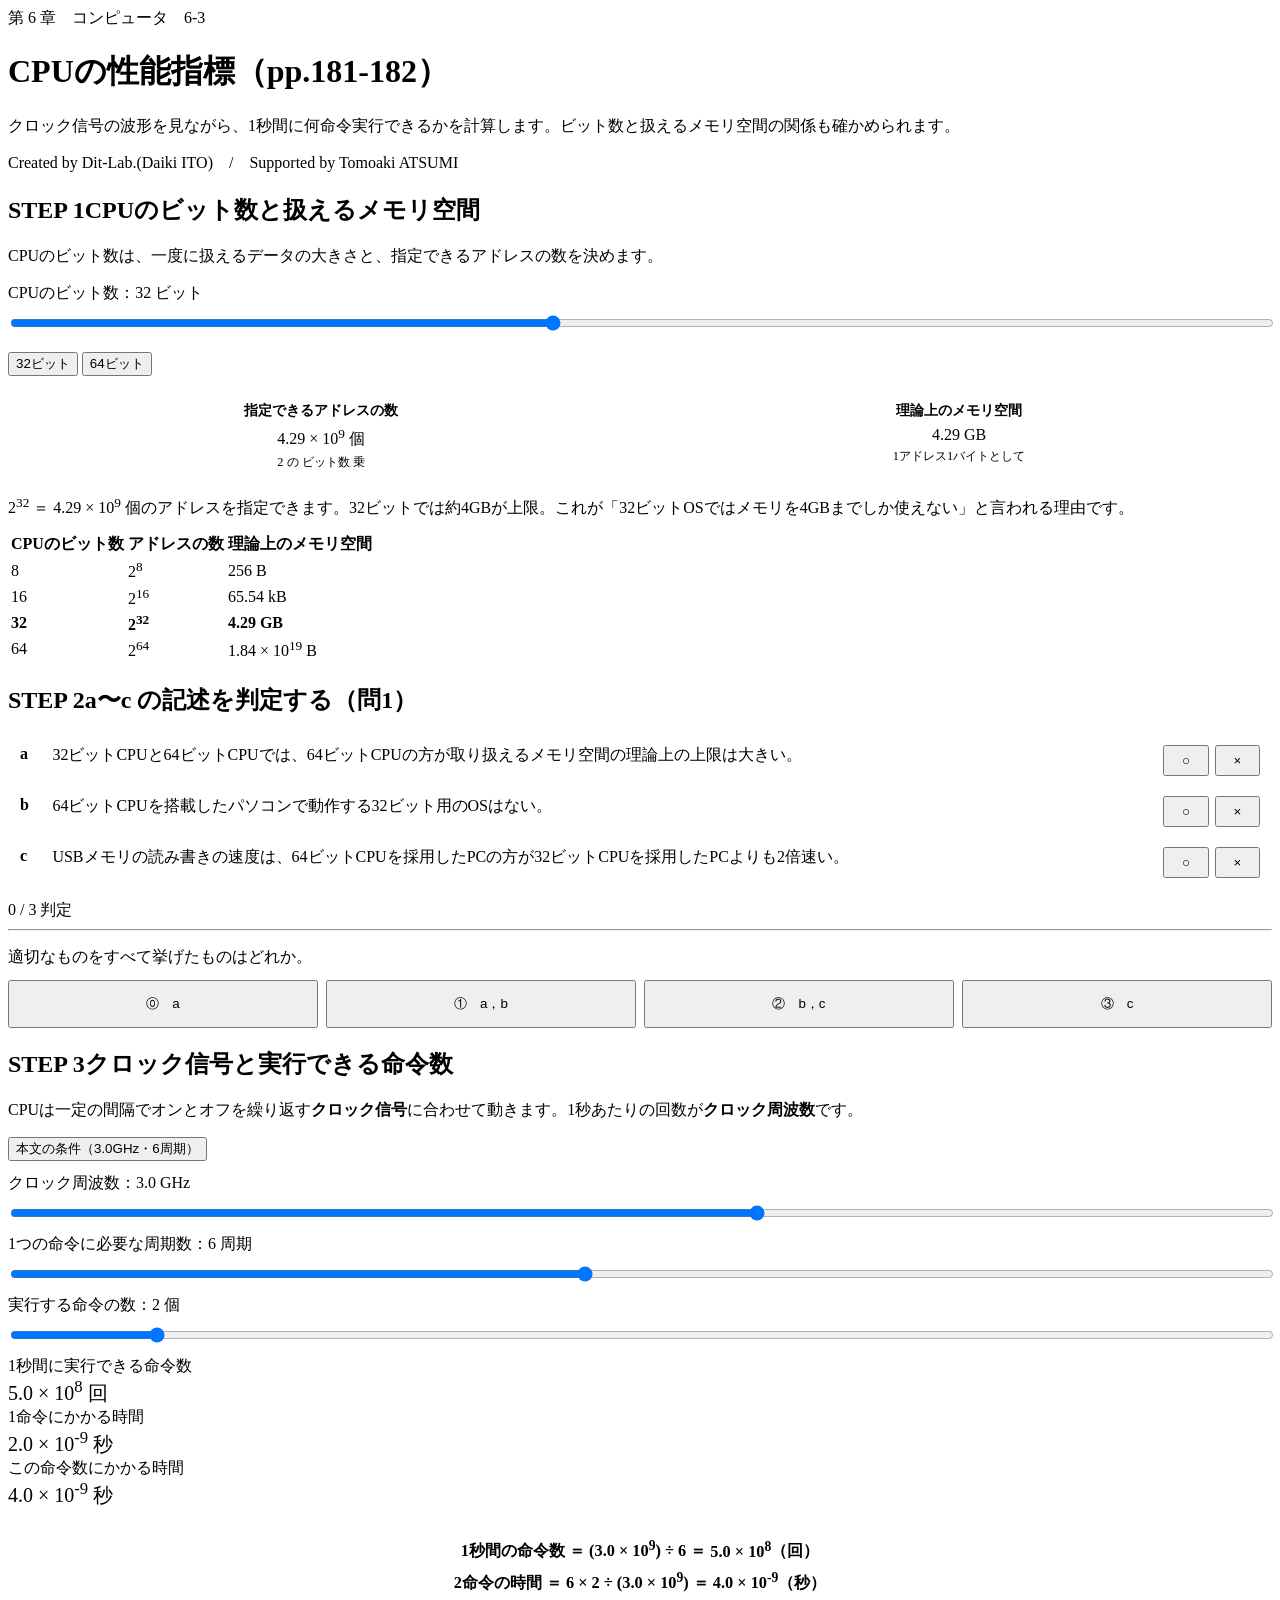
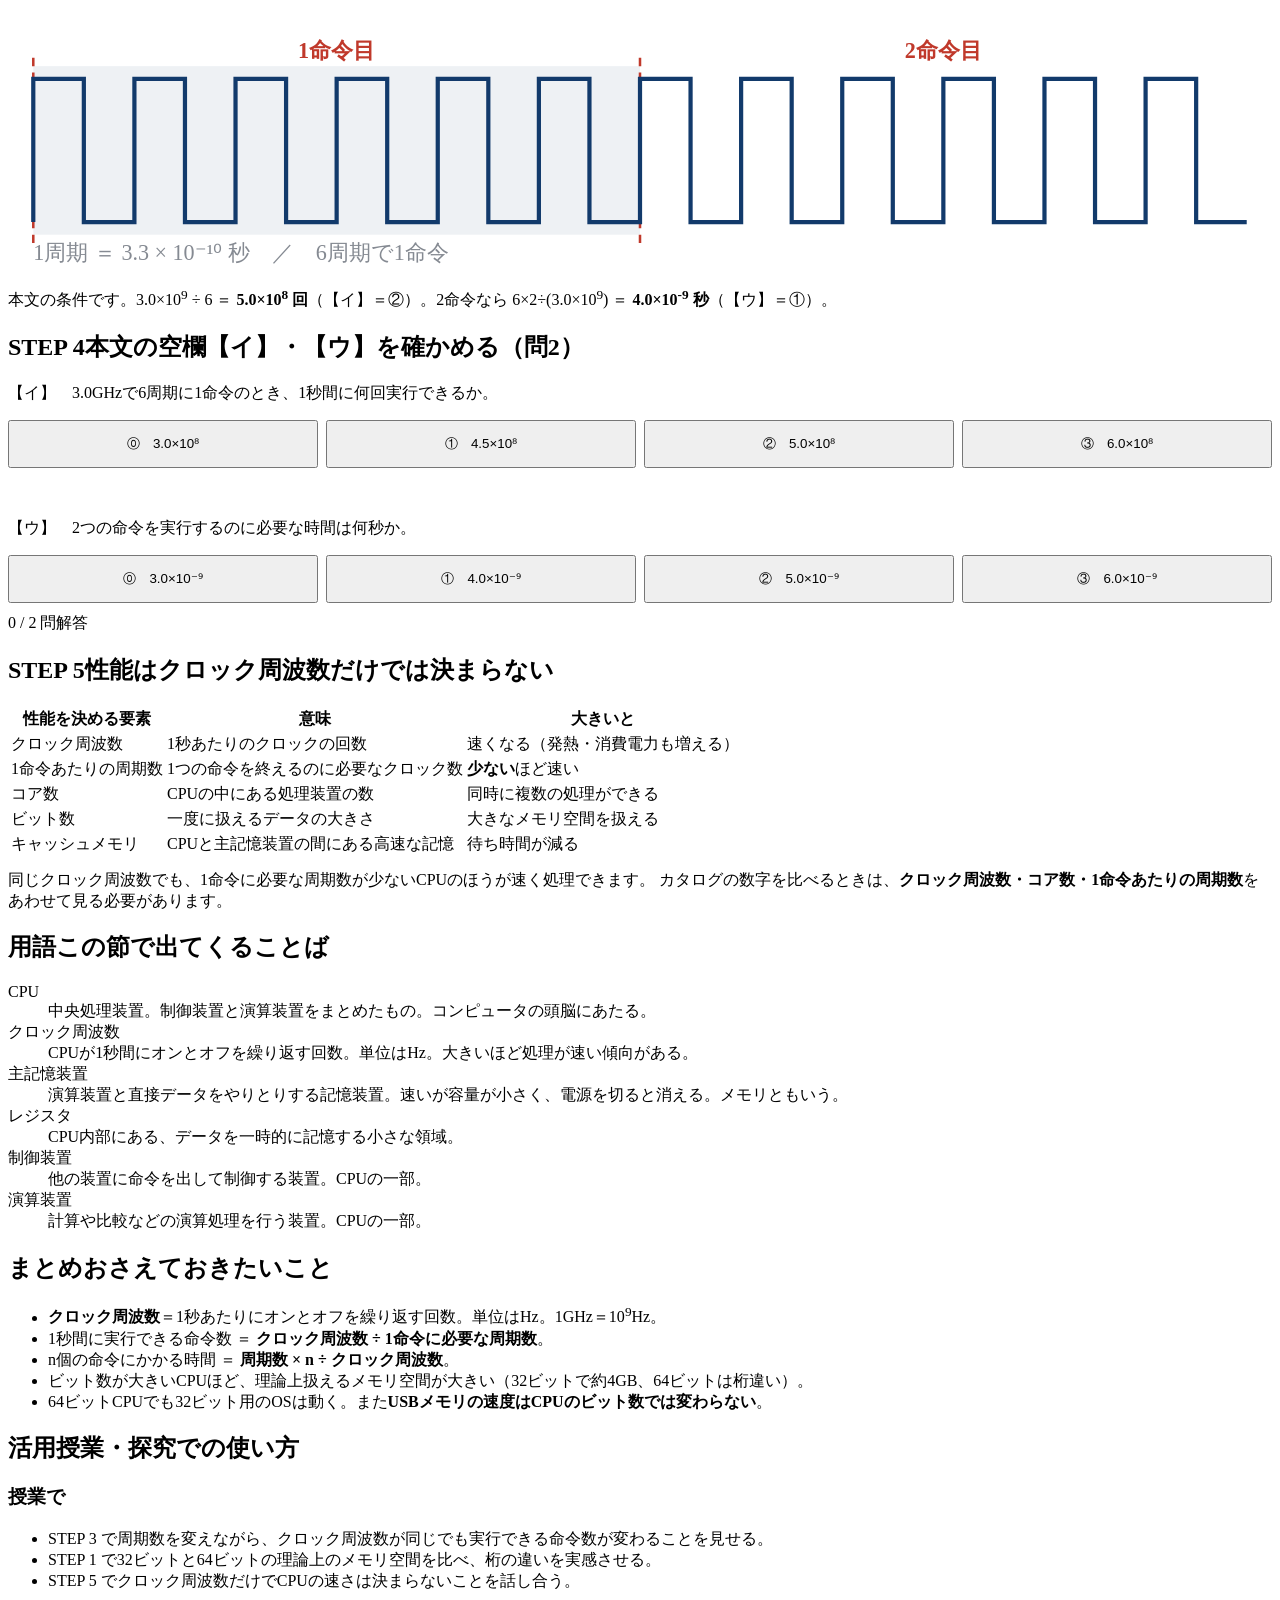
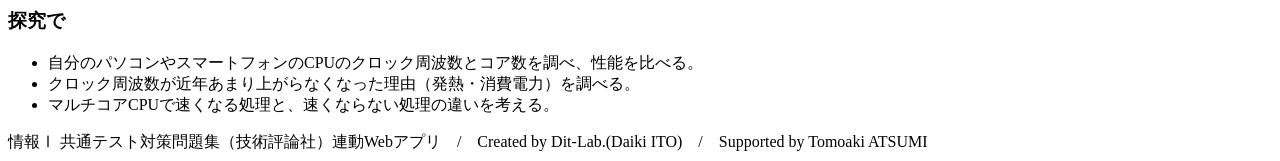
==== commit fc6e9e4c: "fix: タイトルのページ数表記を台割・最終原稿に合わせて修正" ====
--- a/index.html
+++ b/index.html
@@ -6,7 +6,7 @@
 <title>CPUの性能指標｜情報Ⅰ共通テスト対策問題集</title>
 <meta name="description" content="クロック信号の波形を見ながら、1秒間に何命令実行できるかを計算します。ビット数と扱えるメモリ空間の関係も確かめられます。">
 <link rel="icon" href="data:image/svg+xml,%3Csvg xmlns=%22http://www.w3.org/2000/svg%22 viewBox=%220 0 32 32%22%3E%3Crect width=%2232%22 height=%2232%22 fill=%22%2315181c%22/%3E%3Ctext x=%2216%22 y=%2222%22 font-size=%2218%22 font-family=%22monospace%22 fill=%22%23fff%22 text-anchor=%22middle%22%3E01%3C/text%3E%3C/svg%3E">
-<link rel="stylesheet" href="css/style.css?v=1b60c856">
+<link rel="stylesheet" href="css/style.css?v=bdbb3cb0">
 <link rel="stylesheet" href="css/app.css?v=9ed3fa21">
 </head>
 <body>
@@ -14,7 +14,7 @@
 <header class="app-header">
   <div class="inner">
     <span class="eyebrow">第 6 章　コンピュータ　6-3</span>
-    <h1>CPUの性能指標（pp.181）</h1>
+    <h1>CPUの性能指標（pp.181-182）</h1>
     <p class="lead">クロック信号の波形を見ながら、1秒間に何命令実行できるかを計算します。ビット数と扱えるメモリ空間の関係も確かめられます。</p>
     <p class="credit">Created by Dit-Lab.(Daiki ITO)　/　Supported by Tomoaki ATSUMI</p>
   </div>
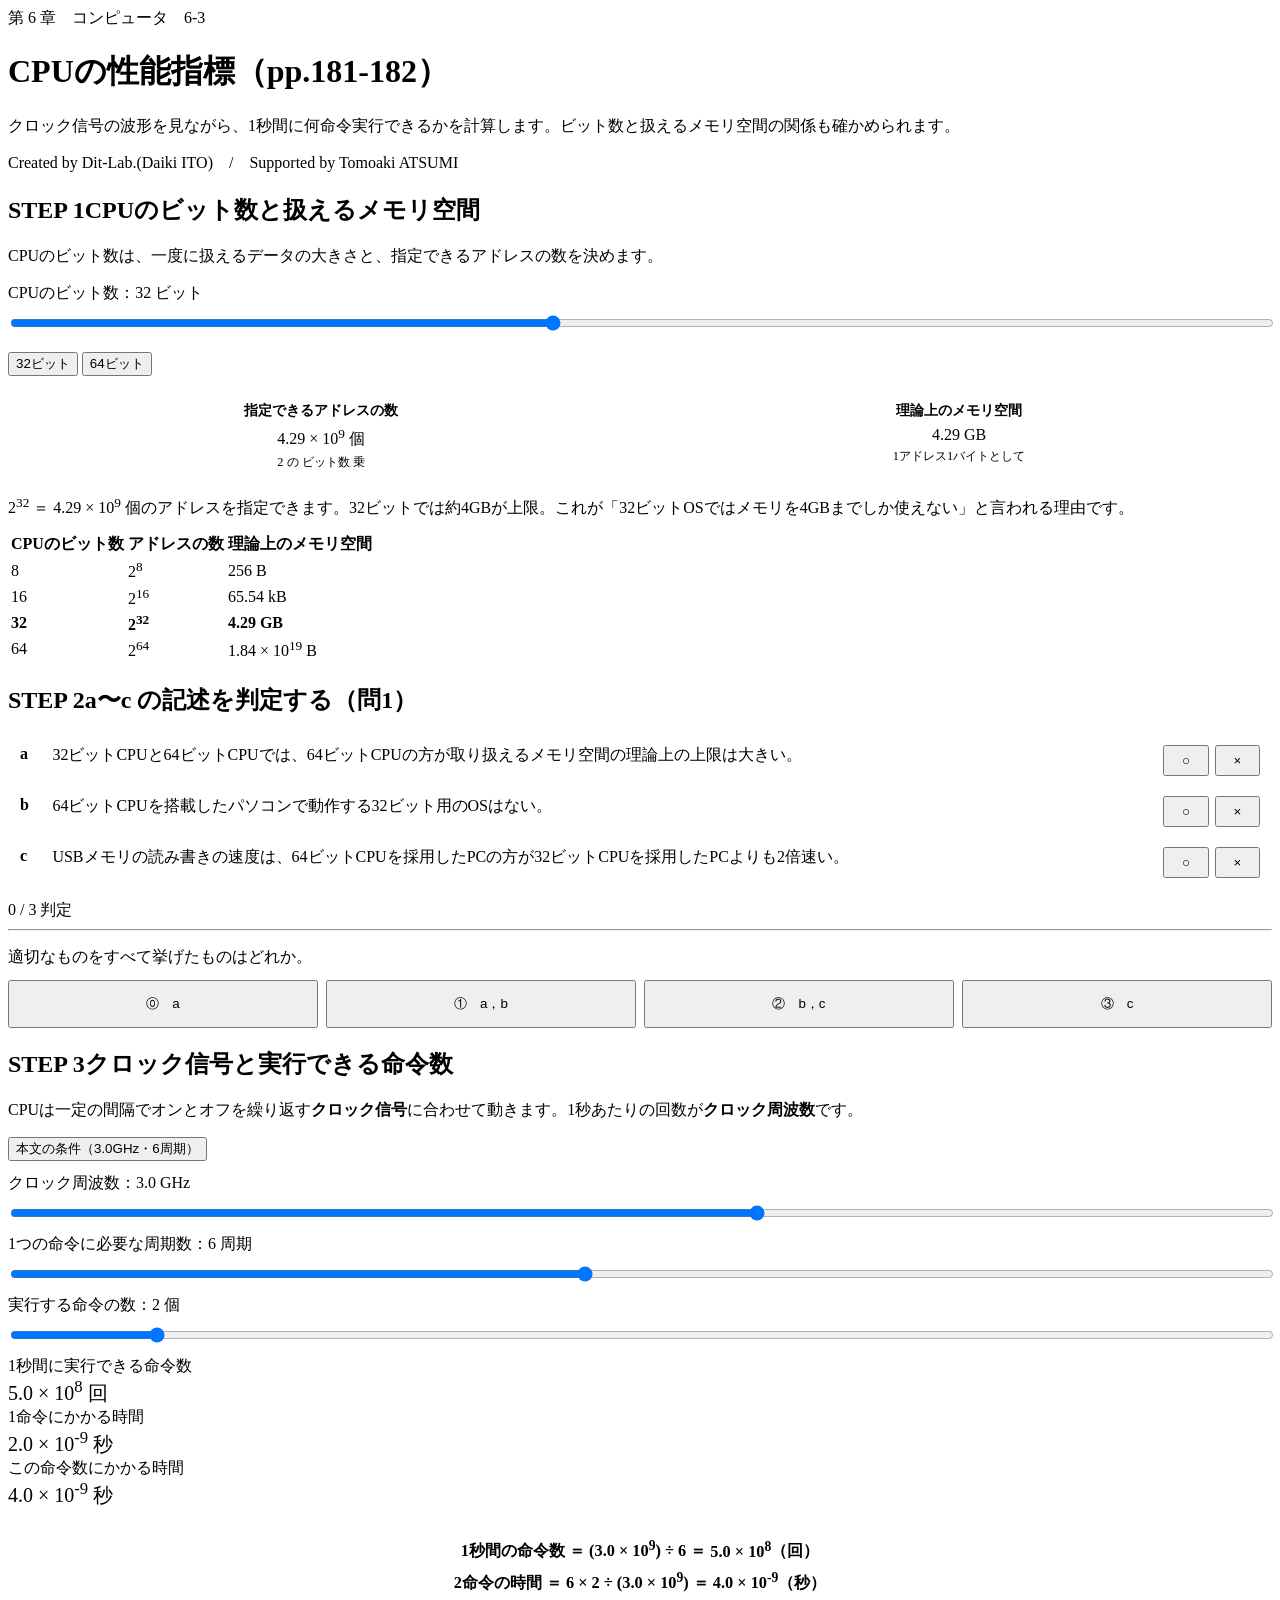
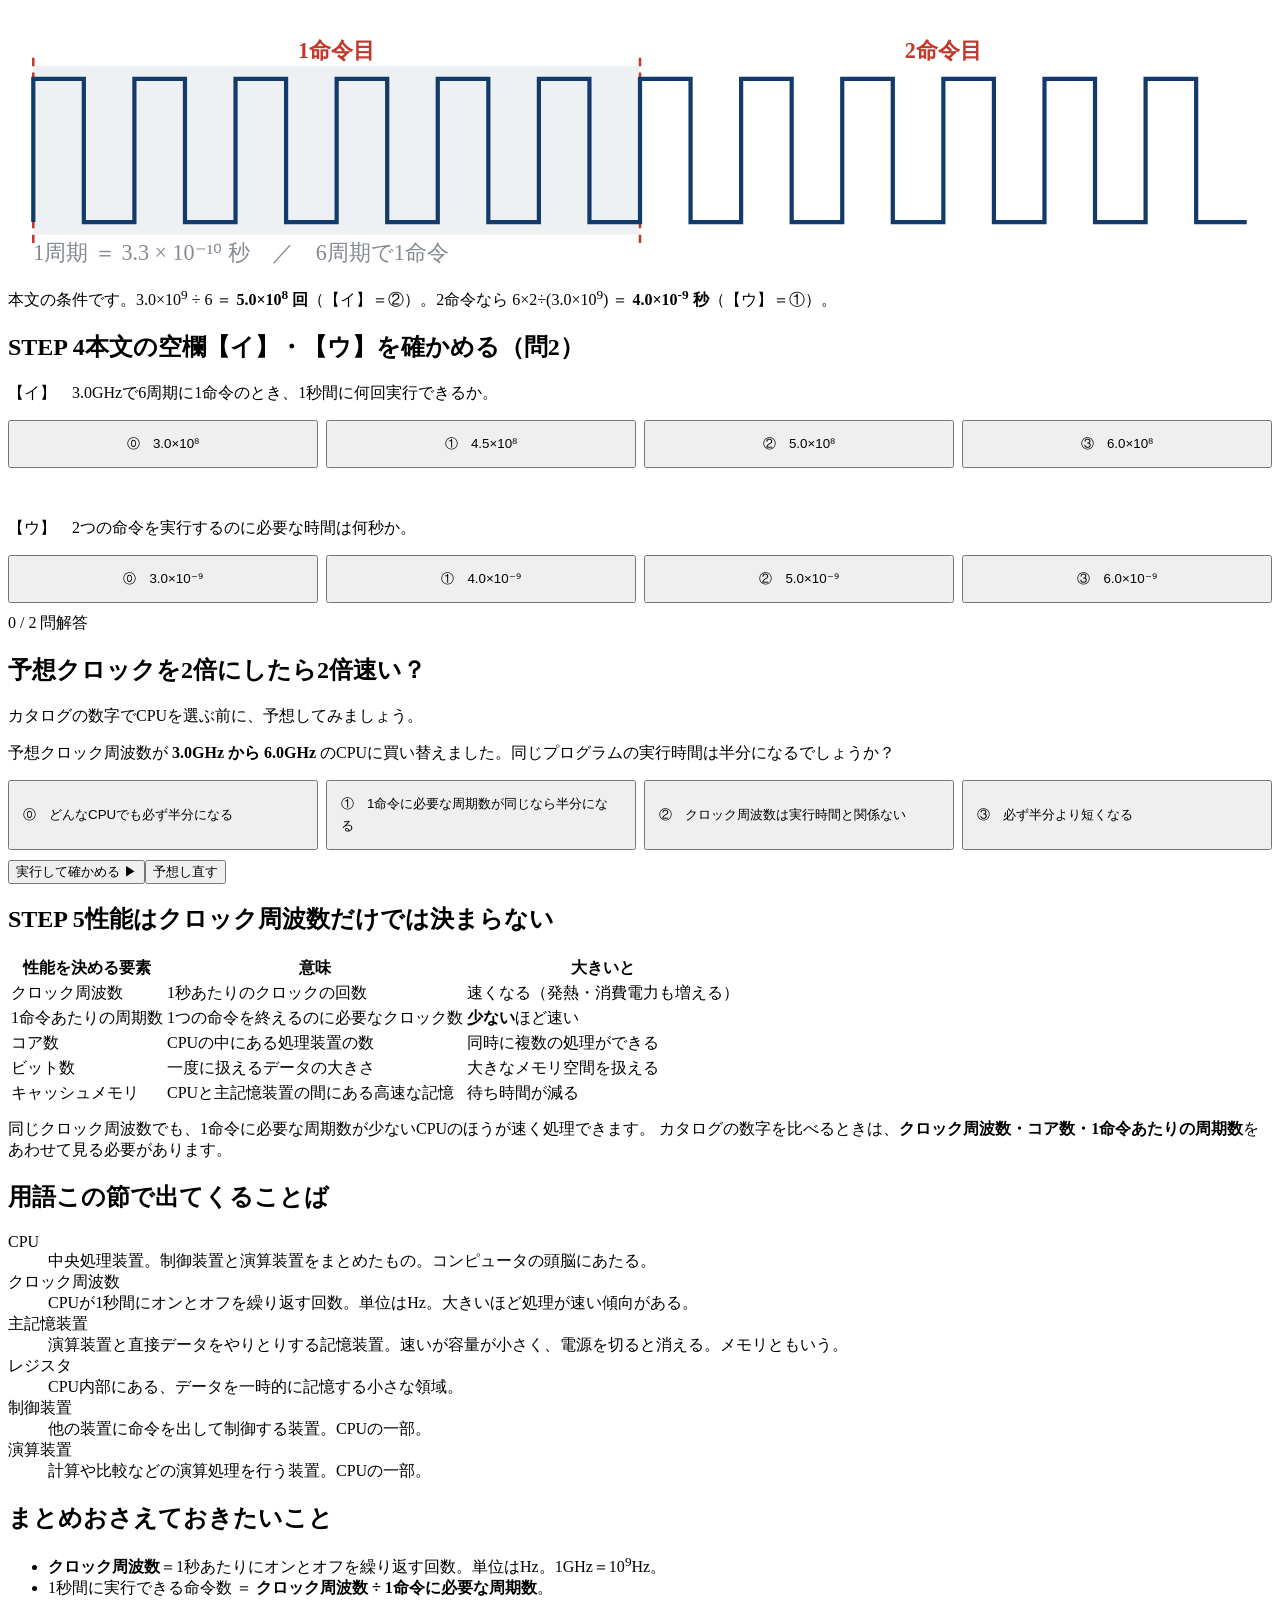
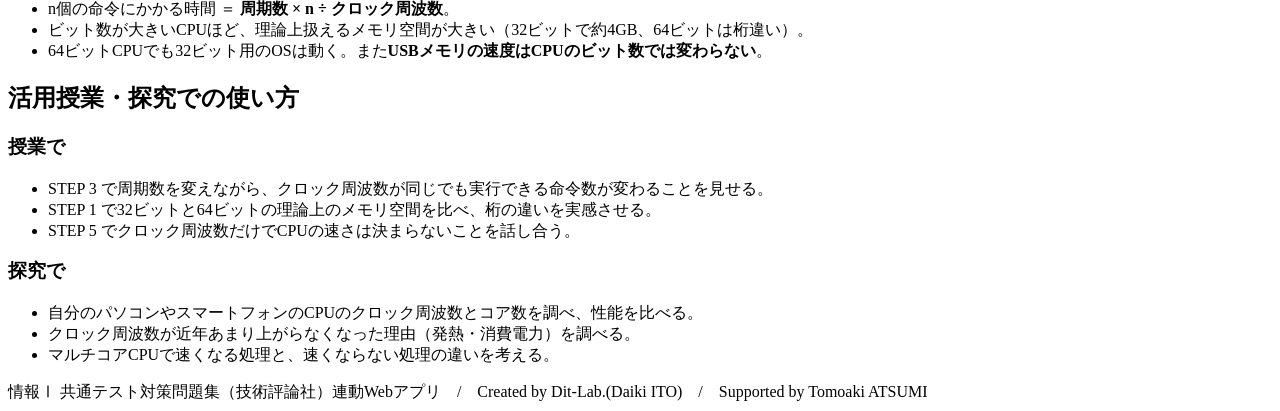
==== commit 765c00a5: "feat: 予想してから確かめるステップを追加（直感が外れやすい点を明確化）" ====
--- a/index.html
+++ b/index.html
@@ -88,6 +88,12 @@
     <div class="note" id="blankNote" style="margin-top:10px"></div>
   </section>
 
+  <section class="step">
+    <h2><span class="no">予想</span>クロックを2倍にしたら2倍速い？</h2>
+    <p class="desc">カタログの数字でCPUを選ぶ前に、予想してみましょう。</p>
+    <div class="panel"><div id="pdK"></div></div>
+  </section>
+
   <section class="step" id="step5">
     <h2><span class="no">STEP 5</span>性能はクロック周波数だけでは決まらない</h2>
     <div class="panel">
@@ -142,6 +148,7 @@
 </footer>
 
 <script src="js/terms.js?v=31ea8772"></script>
-<script src="js/app.js?v=237acd44"></script>
+<script src="js/predict.js?v=1b9c8bf0"></script>
+<script src="js/app.js?v=a14785e3"></script>
 </body>
 </html>
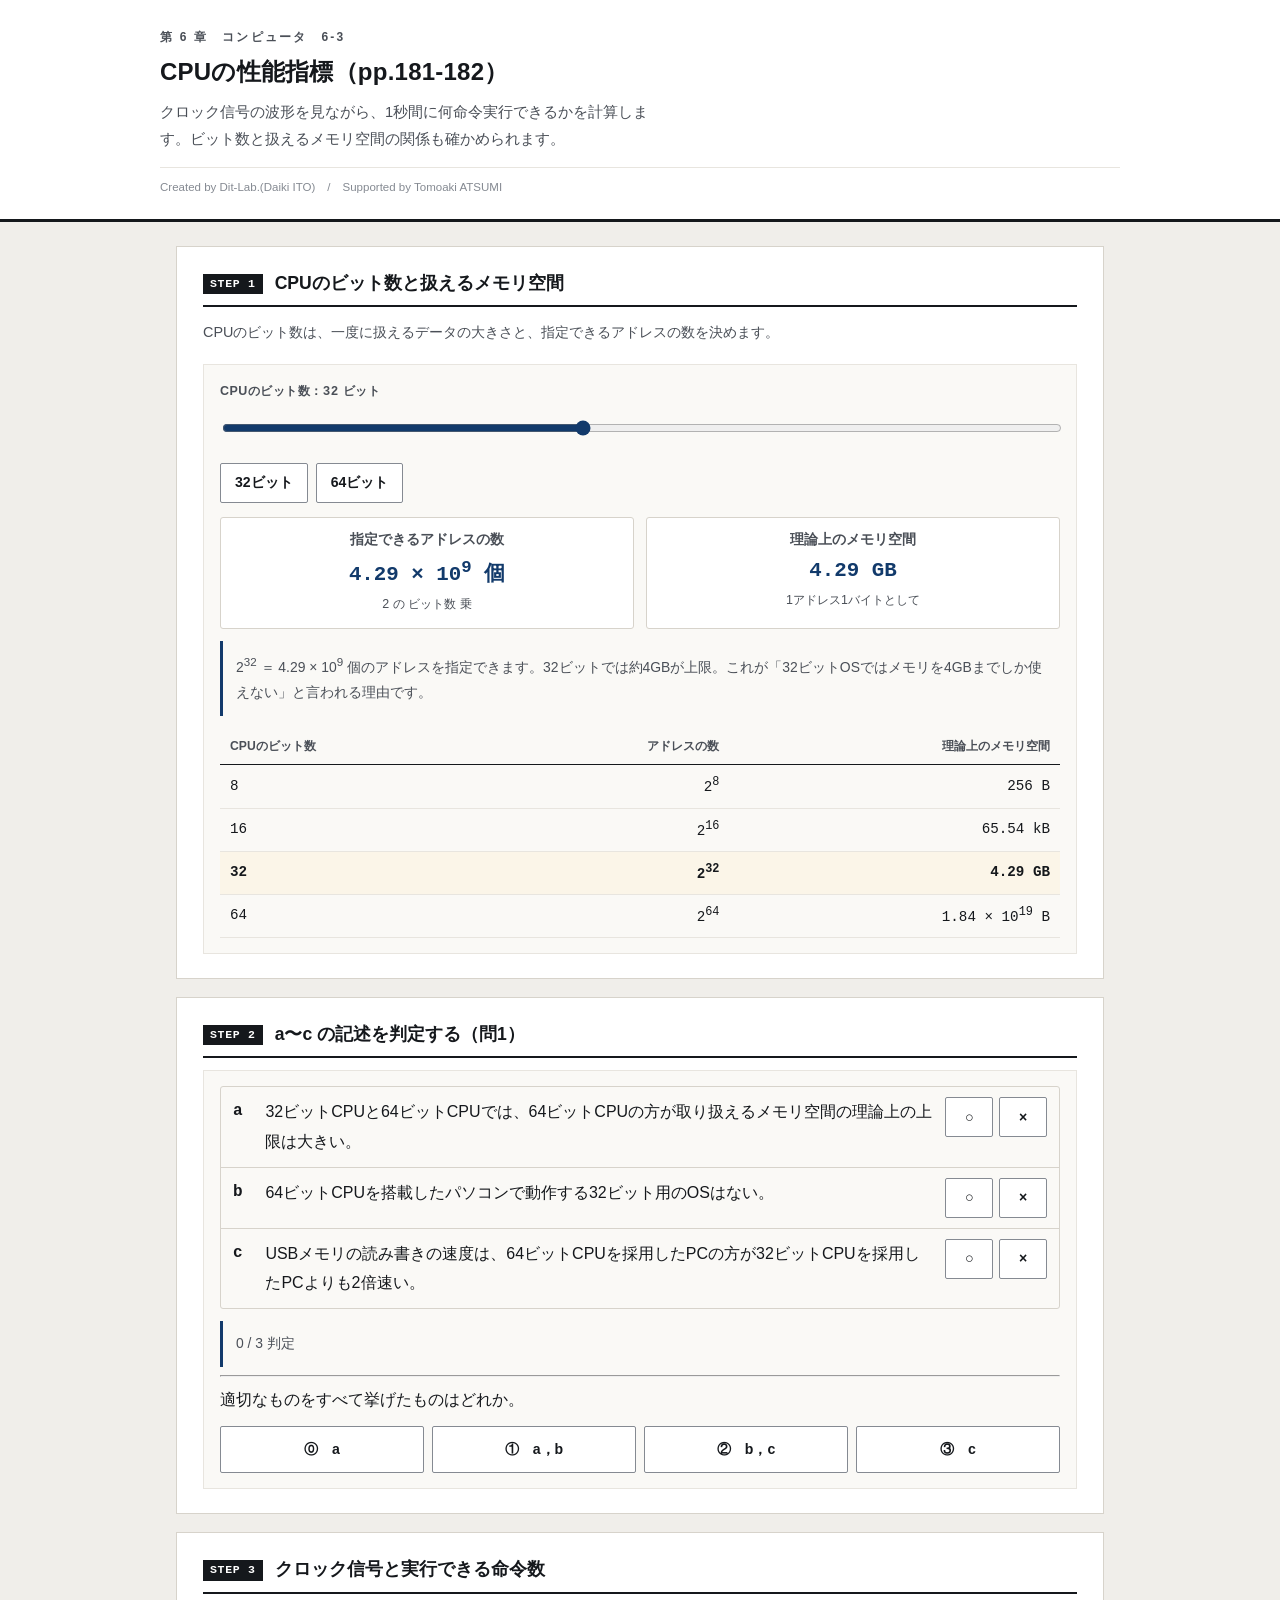
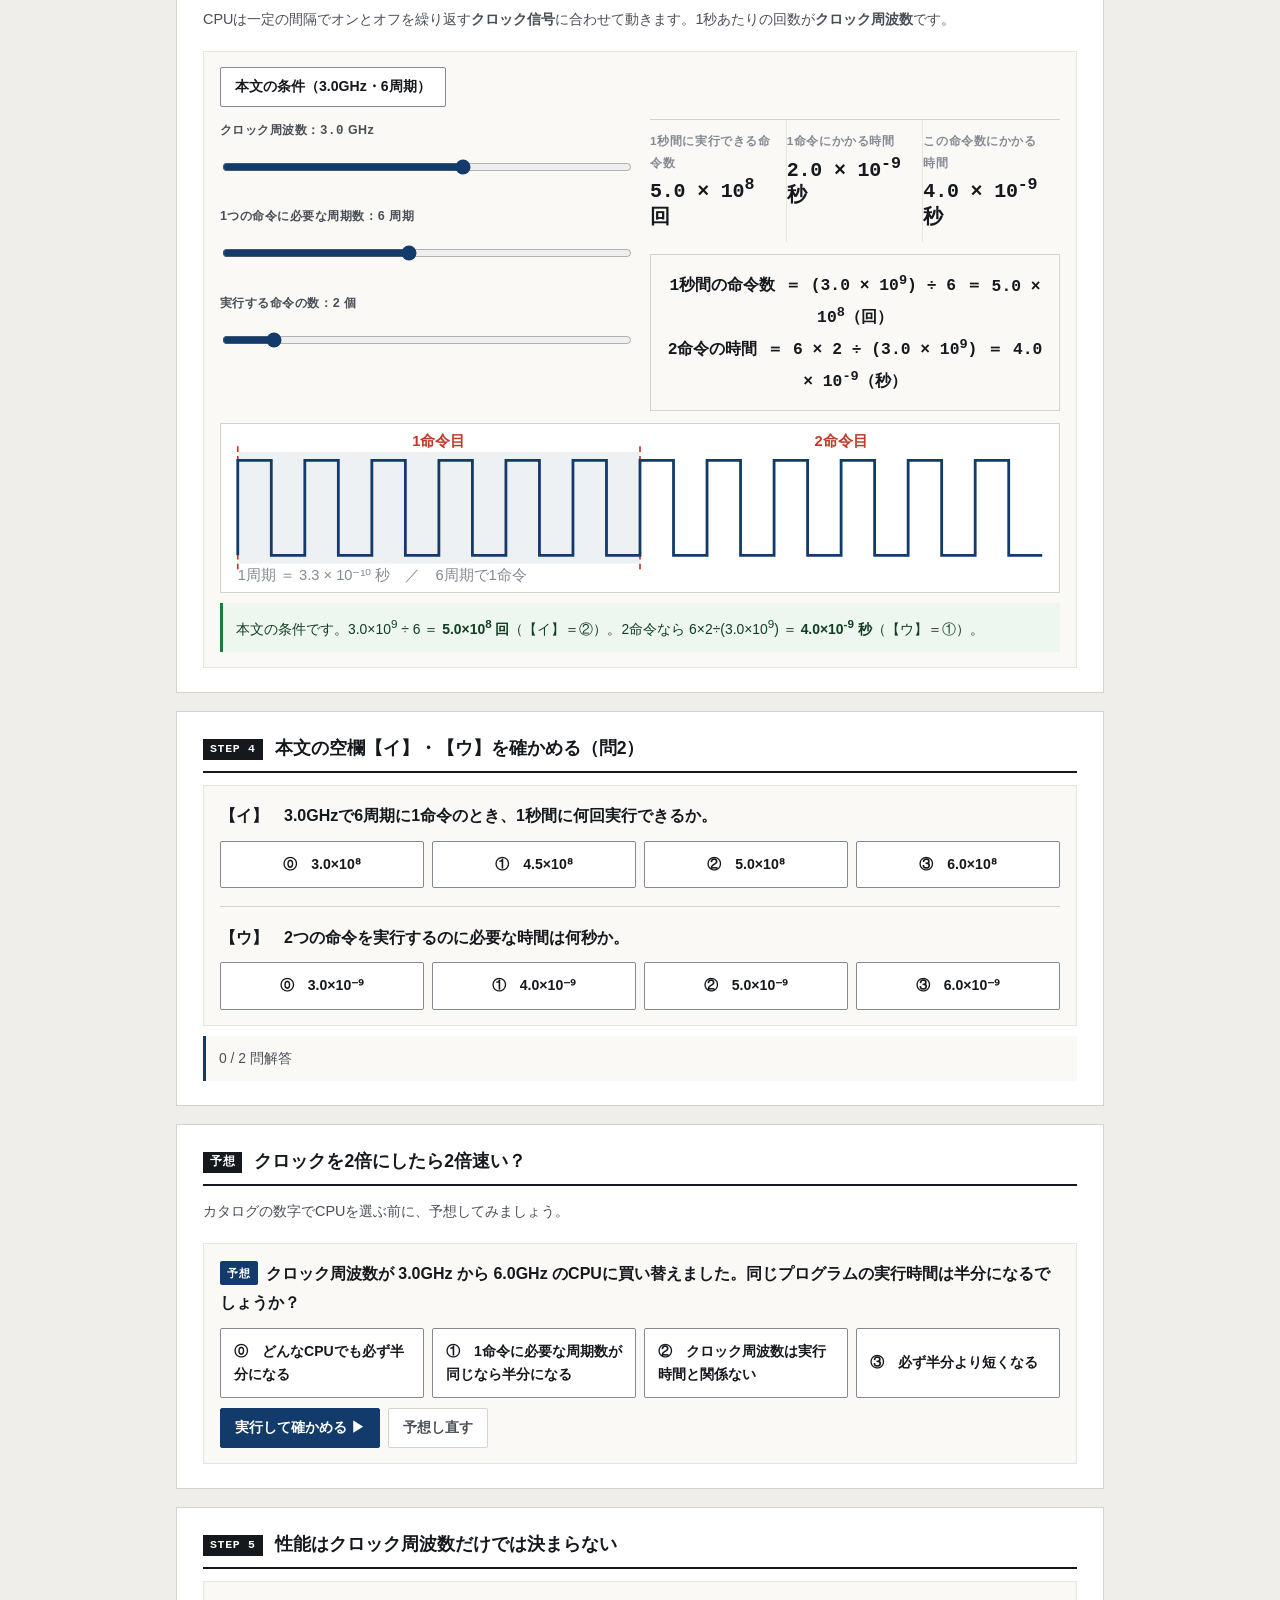
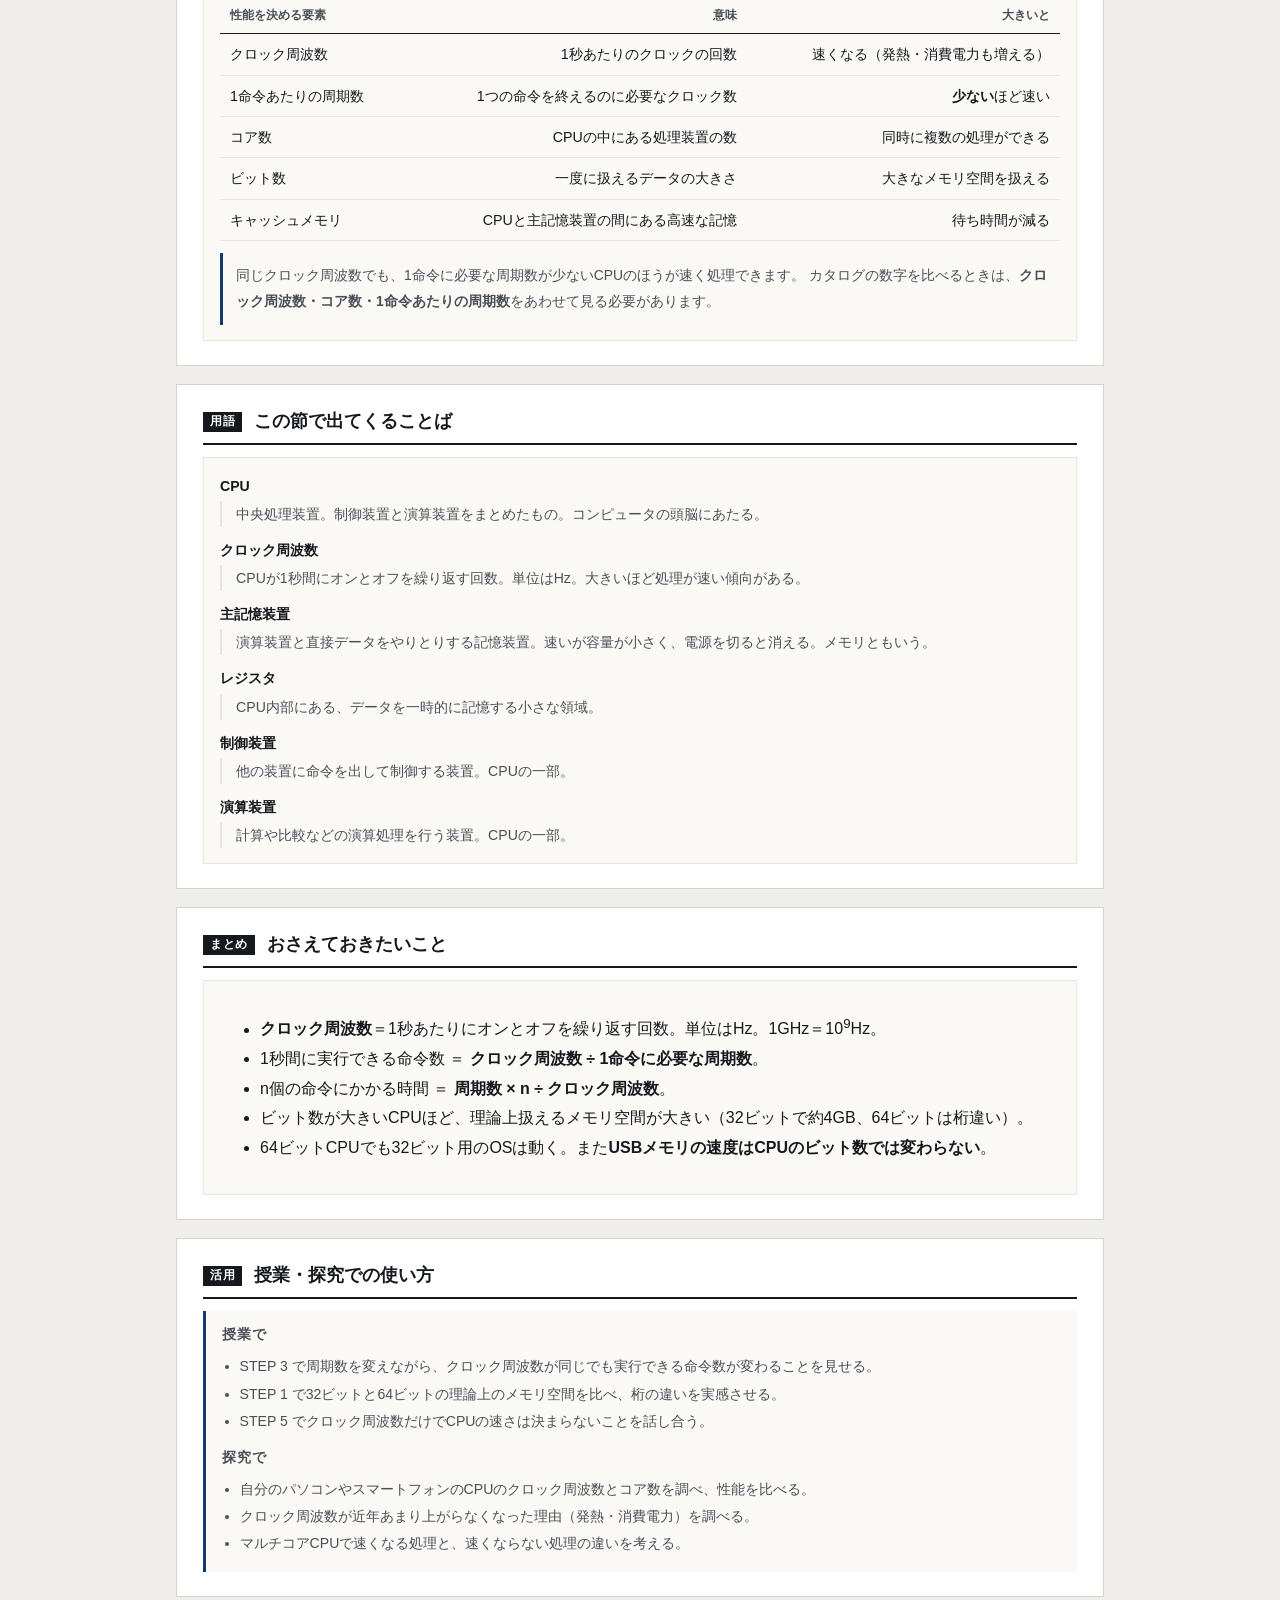
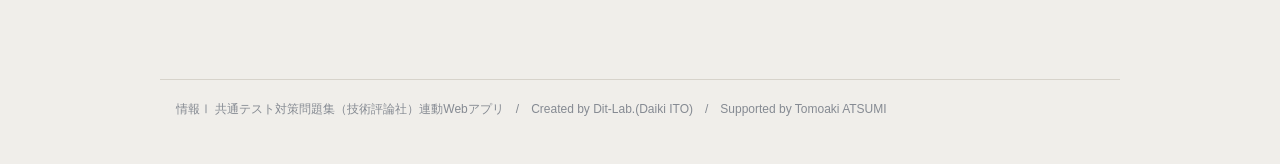
==== commit bf806db7: "fix: 未定義のCSS変数（--line/--muted/--sans）で枠線と文字色が消えていた問題を修正" ====
--- a/index.html
+++ b/index.html
@@ -6,7 +6,7 @@
 <title>CPUの性能指標｜情報Ⅰ共通テスト対策問題集</title>
 <meta name="description" content="クロック信号の波形を見ながら、1秒間に何命令実行できるかを計算します。ビット数と扱えるメモリ空間の関係も確かめられます。">
 <link rel="icon" href="data:image/svg+xml,%3Csvg xmlns=%22http://www.w3.org/2000/svg%22 viewBox=%220 0 32 32%22%3E%3Crect width=%2232%22 height=%2232%22 fill=%22%2315181c%22/%3E%3Ctext x=%2216%22 y=%2222%22 font-size=%2218%22 font-family=%22monospace%22 fill=%22%23fff%22 text-anchor=%22middle%22%3E01%3C/text%3E%3C/svg%3E">
-<link rel="stylesheet" href="css/style.css?v=bdbb3cb0">
+<link rel="stylesheet" href="css/style.css?v=88681cd4">
 <link rel="stylesheet" href="css/app.css?v=9ed3fa21">
 </head>
 <body>
--- a/css/style.css
+++ b/css/style.css
@@ -0,0 +1,304 @@
+/* =========================================================
+   情報Ⅰ 共通テスト対策問題集 — Web アプリ共通スタイル
+   紙面（参考書）に寄せた設計。装飾色は使わず、色は意味を持つときだけ。
+   ========================================================= */
+
+:root{
+  --paper:#ffffff;
+  --paper-2:#faf9f6;      /* うすい紙 */
+  --bg:#f0eeea;           /* 台紙 */
+  --ink:#15181c;
+  --ink-2:#4a4f57;
+  --ink-3:#858a92;
+  --rule:#d7d3cb;
+  /* 旧名のまま書かれているアプリ用の別名（未定義だと枠線や文字色が消えるため） */
+  --line: var(--rule);
+  --muted: var(--ink-2);
+  --sans: var(--font);         /* 罫線 */
+  --rule-2:#e8e5df;
+  --accent:#123a6b;       /* 濃紺。主要操作と現在地だけに使う */
+  --accent-w:#e9eef6;
+  --zero:#c0392b;         /* 左＝0 */
+  --one:#1d4ed8;          /* 右＝1 */
+  --ok:#1f7a3d;   --ok-bg:#eef6f0;
+  --ng:#b3261e;   --ng-bg:#fbefee;
+  --warn:#8a5a00; --warn-bg:#fbf5e8;
+  --font:"Hiragino Kaku Gothic ProN","Hiragino Sans","Yu Gothic Medium","Yu Gothic",
+         "Noto Sans JP",Meiryo,-apple-system,BlinkMacSystemFont,sans-serif;
+  --mono:"SFMono-Regular",Menlo,Consolas,"Courier New",monospace;
+}
+
+*{box-sizing:border-box}
+[hidden]{display:none !important}
+html{-webkit-text-size-adjust:100%}
+body{
+  margin:0; background:var(--bg); color:var(--ink);
+  font-family:var(--font); font-size:16px; line-height:1.85;
+  font-feature-settings:"palt" 1;
+}
+h1,h2,h3,h4{line-height:1.45; margin:0; font-weight:700}
+p{margin:0 0 .75em} p:last-child{margin-bottom:0}
+a{color:var(--accent)}
+
+/* ---------- 標題 ---------- */
+.app-header{background:var(--paper); border-bottom:3px solid var(--ink); padding:26px 20px 20px}
+.app-header .inner{max-width:960px; margin:0 auto}
+.app-header .eyebrow{
+  font-size:.75rem; font-weight:700; color:var(--ink-2); letter-spacing:.18em;
+  display:block; margin-bottom:7px;
+}
+.app-header h1{font-size:1.5rem; letter-spacing:.01em}
+.app-header .lead{font-size:.92rem; color:var(--ink-2); margin-top:9px; max-width:60ch}
+.app-header .credit{
+  font-size:.72rem; color:var(--ink-3); margin-top:14px;
+  padding-top:9px; border-top:1px solid var(--rule-2);
+}
+
+/* ---------- 版面 ---------- */
+.wrap{max-width:960px; margin:0 auto; padding:24px 16px 64px}
+.step{background:var(--paper); border:1px solid var(--rule); padding:24px 26px; margin-bottom:18px}
+.step > h2{
+  display:flex; align-items:baseline; gap:12px; font-size:1.1rem;
+  padding-bottom:9px; border-bottom:2px solid var(--ink); margin-bottom:12px;
+}
+.step > h2 .no{
+  flex:none; font-family:var(--mono); font-size:.72rem; font-weight:700;
+  background:var(--ink); color:var(--paper); padding:2px 7px; letter-spacing:.06em;
+  position:relative; top:-2px;
+}
+.step > .desc{color:var(--ink-2); font-size:.9rem; margin-bottom:18px}
+.step[hidden]{display:none}
+
+.grid{display:grid; gap:20px}
+.grid > *{min-width:0}          /* 子の中身で列が広がるのを防ぐ */
+@media(min-width:800px){ .grid.c2{grid-template-columns:1fr 1fr} }
+@media(min-width:800px){ .grid.c21{grid-template-columns:1.45fr 1fr} }
+
+.panel{border:1px solid var(--rule-2); background:var(--paper-2); padding:15px 16px; min-width:0}
+.panel > h3{
+  font-size:.8rem; font-weight:700; color:var(--ink-2); letter-spacing:.08em;
+  margin-bottom:12px; padding-bottom:6px; border-bottom:1px solid var(--rule);
+}
+
+/* ---------- 部品 ---------- */
+.btn{
+  appearance:none; border:1px solid var(--ink-3); background:var(--paper); color:var(--ink);
+  font-family:inherit; font-size:.88rem; font-weight:700; padding:8px 14px;
+  border-radius:2px; cursor:pointer; min-height:40px; line-height:1.4;
+  transition:background .12s, border-color .12s, color .12s;
+}
+.btn:hover:not(:disabled){background:var(--accent-w); border-color:var(--accent); color:var(--accent)}
+.btn:disabled{opacity:.35; cursor:not-allowed}
+.btn.primary{background:var(--accent); color:var(--paper); border-color:var(--accent)}
+.btn.primary:hover:not(:disabled){background:#0d2c53; color:var(--paper)}
+.btn.ghost{border-color:var(--rule); color:var(--ink-2)}
+.btn.sm{font-size:.8rem; padding:5px 10px; min-height:34px}
+.btn-row{display:flex; flex-wrap:wrap; gap:8px; align-items:center}
+
+/* タブ（見出し下線式） */
+.seg{display:flex; gap:0; border-bottom:1px solid var(--rule)}
+.seg button{
+  appearance:none; border:0; background:transparent; font-family:inherit; font-size:.88rem;
+  font-weight:700; color:var(--ink-3); padding:9px 4px; margin-right:26px; cursor:pointer;
+  border-bottom:3px solid transparent; margin-bottom:-1px; min-height:40px;
+}
+.seg button:hover{color:var(--ink-2)}
+.seg button[aria-pressed="true"]{color:var(--ink); border-bottom-color:var(--accent)}
+
+label.fld{display:block; font-size:.78rem; font-weight:700; color:var(--ink-2); margin-bottom:5px; letter-spacing:.04em}
+input[type=text], textarea, input[type=number]{
+  width:100%; font-family:inherit; font-size:1rem; color:var(--ink);
+  border:1px solid var(--ink-3); border-radius:2px; padding:9px 11px;
+  background:var(--paper); min-height:42px;
+}
+input:focus, textarea:focus{outline:2px solid var(--accent); outline-offset:-1px; border-color:var(--accent)}
+.btn:focus-visible, .seg button:focus-visible, .node-card:focus-visible{outline:2px solid var(--accent); outline-offset:2px}
+textarea{resize:vertical; line-height:1.7}
+.mono{font-family:var(--mono)}
+
+table.tbl{width:100%; border-collapse:collapse; font-size:.89rem}
+table.tbl th, table.tbl td{border-bottom:1px solid var(--rule-2); padding:7px 10px; text-align:right}
+table.tbl th:first-child, table.tbl td:first-child{text-align:left}
+table.tbl thead th{border-bottom:1.5px solid var(--ink); font-size:.76rem; color:var(--ink-2); font-weight:700; white-space:nowrap}
+.tbl-scroll{overflow-x:auto; -webkit-overflow-scrolling:touch; max-width:100%}
+
+.note{padding:10px 13px; font-size:.87rem; border-left:3px solid var(--ink-3); background:var(--paper-2); overflow-wrap:break-word; word-break:break-word}
+.note.ok{background:var(--ok-bg); border-left-color:var(--ok); color:#123f22}
+.note.ng{background:var(--ng-bg); border-left-color:var(--ng); color:#6d1a15}
+.note.info{background:var(--paper-2); border-left-color:var(--accent); color:var(--ink-2)}
+.note.warn{background:var(--warn-bg); border-left-color:var(--warn); color:#5c3d00}
+.note[hidden]{display:none}
+
+.badge{
+  display:inline-block; font-size:.72rem; font-weight:700; padding:1px 7px;
+  border:1px solid var(--rule); color:var(--ink-2); background:var(--paper); letter-spacing:.04em;
+}
+
+/* 数値は罫線で仕切るだけ。カードにしない */
+.metrics{display:flex; flex-wrap:wrap; gap:0; border-top:1px solid var(--rule)}
+.metric{flex:1 1 130px; padding:11px 14px 11px 0; border-right:1px solid var(--rule-2)}
+.metric:last-child{border-right:0}
+.metric .k{font-size:.74rem; color:var(--ink-3); font-weight:700; letter-spacing:.05em}
+.metric .v{font-size:1.6rem; font-weight:700; line-height:1.3; font-family:var(--mono); letter-spacing:-.01em}
+.metric .s{font-size:.76rem; color:var(--ink-2)}
+
+.bit0{color:var(--zero); font-weight:700}
+.bit1{color:var(--one); font-weight:700}
+
+.app-footer{
+  max-width:960px; margin:0 auto; padding:18px 16px 44px; color:var(--ink-3);
+  font-size:.75rem; border-top:1px solid var(--rule);
+}
+.sr-only{position:absolute;width:1px;height:1px;overflow:hidden;clip:rect(0 0 0 0);white-space:nowrap}
+
+@media(max-width:640px){
+  body{font-size:15px}
+  .app-header{padding:20px 16px 16px}
+  .app-header h1{font-size:1.16rem}
+  .wrap{padding:16px 12px 52px}
+  .step{padding:18px 15px}
+  .seg button{margin-right:18px; font-size:.84rem}
+  .metric{flex-basis:50%; border-right:0}
+}
+@media (prefers-reduced-motion:reduce){ *{animation:none!important; transition:none!important} }
+
+/* ---------- 自分のデータ・共有・印刷 ---------- */
+.toolbar{display:flex; flex-wrap:wrap; gap:8px; align-items:center; margin-top:12px;
+  padding-top:12px; border-top:1px solid var(--rule-2)}
+.toolbar .hint{font-size:.78rem; color:var(--ink-3)}
+.paste-area{width:100%; min-height:110px; font-family:var(--mono); font-size:.86rem}
+.use-note{background:var(--paper-2); border-left:3px solid var(--accent); padding:14px 16px; font-size:.88rem}
+.use-note h3{font-size:.86rem; letter-spacing:.06em; margin-bottom:8px; color:var(--ink-2)}
+.use-note ol, .use-note ul{margin:0; padding-left:1.25em; line-height:1.95; color:var(--ink-2)}
+
+@media print{
+  body{background:#fff}
+  .app-header{border-bottom:2px solid #000}
+  .step{border:1px solid #bbb; break-inside:avoid; page-break-inside:avoid; margin-bottom:12px}
+  .btn, .seg, .toolbar, input[type=range]{display:none !important}
+  .note{border-left-width:2px}
+  a[href]:after{content:""}
+}
+
+/* ---------- 入力グリッド ---------- */
+.dg-scroll{overflow:auto; -webkit-overflow-scrolling:touch; border:1px solid var(--rule); background:var(--paper); max-height:420px}
+table.dg{border-collapse:collapse; font-family:var(--mono); font-size:.9rem; min-width:100%}
+table.dg th, table.dg td{border:1px solid var(--rule-2); padding:0}
+table.dg thead th{background:var(--paper-2); position:sticky; top:0; z-index:2}
+table.dg .dg-n{background:var(--paper-2); color:var(--ink-3); font-size:.76rem; font-weight:400;
+  text-align:center; min-width:34px; padding:0 4px; position:sticky; left:0; z-index:1}
+table.dg .dg-corner{background:var(--paper-2); min-width:34px; position:sticky; left:0; z-index:3}
+table.dg .dg-act{background:var(--paper-2); width:34px}
+.dg-h, .dg-c{width:100%; min-width:96px; border:0; background:transparent; font-family:inherit;
+  font-size:.9rem; padding:8px 9px; color:var(--ink); min-height:38px}
+.dg-h{font-weight:700; font-family:var(--font); font-size:.82rem; color:var(--ink-2)}
+.dg-c.num{text-align:right}
+.dg-c:focus, .dg-h:focus{outline:2px solid var(--accent); outline-offset:-2px; background:var(--accent-w)}
+.dg-del{border:0; background:transparent; color:var(--ink-3); cursor:pointer; width:32px; height:34px; font-size:1rem}
+.dg-del:hover{color:var(--ng)}
+.dg-tools{display:flex; flex-wrap:wrap; gap:8px; align-items:center; margin-top:10px}
+.dg-hint{font-size:.76rem; color:var(--ink-3)}
+
+/* ---------- ファイル読み込み ---------- */
+.filebox{display:flex; flex-wrap:wrap; gap:10px; align-items:center; padding:12px;
+  border:1px dashed var(--rule); background:var(--paper-2)}
+.filebox input[type=file]{font-size:.85rem; font-family:inherit; max-width:100%}
+.filebox .sel{max-width:220px}
+.filelabel{display:inline-flex; align-items:center; gap:6px; font-size:.85rem; font-weight:700;
+  border:1px solid var(--ink-3); background:var(--paper); padding:8px 14px; border-radius:2px; cursor:pointer; min-height:40px}
+.filelabel:hover{border-color:var(--accent); color:var(--accent); background:var(--accent-w)}
+.filelabel input{display:none}
+
+/* ---------- 用語解説 ---------- */
+.term{position:relative; border-bottom:1.5px dotted var(--accent); cursor:help; color:var(--accent); font-weight:700}
+.term .term-pop{display:none; position:absolute; left:0; top:1.7em; z-index:50; width:min(300px,78vw);
+  background:var(--paper); border:1px solid var(--ink-3); box-shadow:0 6px 20px rgba(0,0,0,.14);
+  padding:10px 12px; font-size:.82rem; font-weight:400; color:var(--ink-2); line-height:1.75;
+  border-left:3px solid var(--accent); cursor:auto; text-align:left}
+.term .term-pop b{display:block; color:var(--ink); font-size:.86rem; margin-bottom:3px}
+.term.open .term-pop{display:block}
+dl.gloss{margin:0; font-size:.88rem}
+dl.gloss dt{font-weight:700; color:var(--ink); margin-top:10px}
+dl.gloss dt:first-child{margin-top:0}
+dl.gloss dd{margin:2px 0 0; color:var(--ink-2); line-height:1.85; padding-left:1em; border-left:2px solid var(--rule-2)}
+@media print{ .term{border-bottom:0; color:inherit} .term .term-pop{display:none !important} }
+
+/* ---------- スマホ・タブレット ---------- */
+@media (max-width:1024px){
+  /* iOS で入力時に画面が勝手に拡大するのを防ぐ（16px 未満だとズームする） */
+  input[type=text], input[type=number], textarea, select, .dg-c, .dg-h{ font-size:16px }
+  .dg-c, .dg-h{ min-width:110px }
+}
+@media (max-width:820px){
+  .grid.c2,.grid.c21{grid-template-columns:1fr}
+  .dg-scroll{max-height:340px}
+  .filebox{flex-direction:column; align-items:stretch}
+  .filebox .sel{max-width:100%}
+  .term .term-pop{left:auto; right:0; width:min(280px,86vw)}
+}
+@media (max-width:480px){
+  .step > h2{font-size:1rem; flex-wrap:wrap}
+  .metrics{gap:0}
+  .metric{flex-basis:50%; padding-right:10px}
+  .metric .v{font-size:1.3rem}
+  .btn{padding:8px 12px}
+  .dg-tools{gap:6px}
+  .dg-hint{width:100%}
+}
+/* タッチ操作でのスクロールを滑らかに */
+.tbl-scroll, .dg-scroll, .tree-box{ -webkit-overflow-scrolling:touch; overscroll-behavior-x:contain }
+
+/* 幅指定つきの入力欄がスマートフォンではみ出さないようにする */
+input[type=text], input[type=number], input[type=search], textarea, select{ max-width:100% }
+.btn-row > label{ min-width:0; max-width:100% }
+.btn-row > label input, .btn-row > label select{ max-width:100% }
+
+/* 共通：○×判定・並べかえ（quiz.js 用） */
+.abcde{border:1px solid var(--rule); border-radius:3px; overflow:hidden}
+.abcde > div{border-top:1px solid var(--rule); padding:10px 12px}
+.abcde > div:first-child{border-top:0}
+.abcde .st{display:flex; gap:10px; align-items:flex-start; flex-wrap:wrap}
+.abcde .st .k{font-weight:700; font-family:var(--mono); min-width:1.4em}
+.abcde .st .t{flex:1; min-width:12em}
+.abcde .jb{display:flex; gap:6px}
+.abcde .jb .btn{min-width:3.4em; padding:6px 10px; text-align:center}
+.prep{display:grid; grid-template-columns:repeat(auto-fit,minmax(150px,1fr)); gap:10px; margin-top:10px}
+.prep .slot{border:1px dashed var(--ink-3); border-radius:3px; padding:10px; min-height:92px; background:var(--paper)}
+.prep .slot.filled{border-style:solid}
+.prep .slot .tag{font:700 .74rem/1.4 var(--mono); color:var(--accent); display:block; margin-bottom:6px}
+.prep .slot .txt{font-size:.86rem; line-height:1.7}
+.cards{display:flex; flex-wrap:wrap; gap:8px; margin-top:10px}
+.cards .c{border:1px solid var(--ink-3); border-radius:3px; padding:9px 12px; background:var(--paper);
+  cursor:pointer; font-size:.88rem; max-width:100%; text-align:left; font-family:inherit; color:var(--ink)}
+.cards .c:hover{background:var(--warn-bg)}
+.cards .c.used{opacity:.35; pointer-events:none}
+
+/* --- 予想してから実行 --- */
+.pmark{display:inline-block; background:var(--accent); color:#fff; font-size:.7rem; font-weight:700;
+  letter-spacing:.08em; padding:2px 7px; border-radius:2px; margin-right:8px; vertical-align:2px}
+input.pin{font-size:1.05rem; padding:7px 10px; border:1px solid var(--rule); border-radius:3px;
+  width:9em; max-width:100%; background:#fff}
+.btn-row .unit{color:var(--muted); font-size:.9rem}
+.choice4 .btn.on{border-color:var(--accent); box-shadow:inset 0 0 0 1px var(--accent); font-weight:700}
+/* 設問文の見出し（flex ではなく通常の段落。.qhead は左右振り分け用なので用途が別） */
+.pq{margin:0 0 10px; font-weight:700; line-height:1.85}
+
+/* --- 自分のテーマでやってみる（ワークシート） --- */
+.wsheet{display:grid; gap:14px}
+@media(min-width:760px){ .wsheet{grid-template-columns:1fr 1fr} }
+.wsf{display:block}
+.wsf .wsl{display:block; font-weight:700; font-size:.9rem; margin-bottom:3px}
+.wsf .wsh{display:block; font-size:.78rem; color:var(--muted); margin-bottom:5px; line-height:1.6}
+.wsf textarea{width:100%; max-width:100%; font:inherit; font-size:.92rem; line-height:1.75;
+  padding:8px 10px; border:1px solid var(--rule); border-radius:3px; background:#fff; resize:vertical}
+.wsf textarea:focus{outline:2px solid var(--accent); outline-offset:-2px}
+.wsout{margin-top:14px; border:1px solid var(--ink-3); border-radius:3px; background:#fff; padding:16px 18px}
+.wsout h4{margin:0 0 10px; font-size:1rem}
+.wsout dl{margin:0}
+.wsout dt{font-weight:700; font-size:.84rem; color:var(--accent); margin-top:10px}
+.wsout dd{margin:2px 0 0; font-size:.92rem; line-height:1.85; white-space:pre-wrap}
+.wsout .wsmsg{margin:10px 0 0; font-size:.86rem; color:var(--muted)}
+@media print{
+  .app-header, .btn-row, .step:not(.wsprint){ display:none !important }
+  .wsout{border:none; padding:0}
+}
